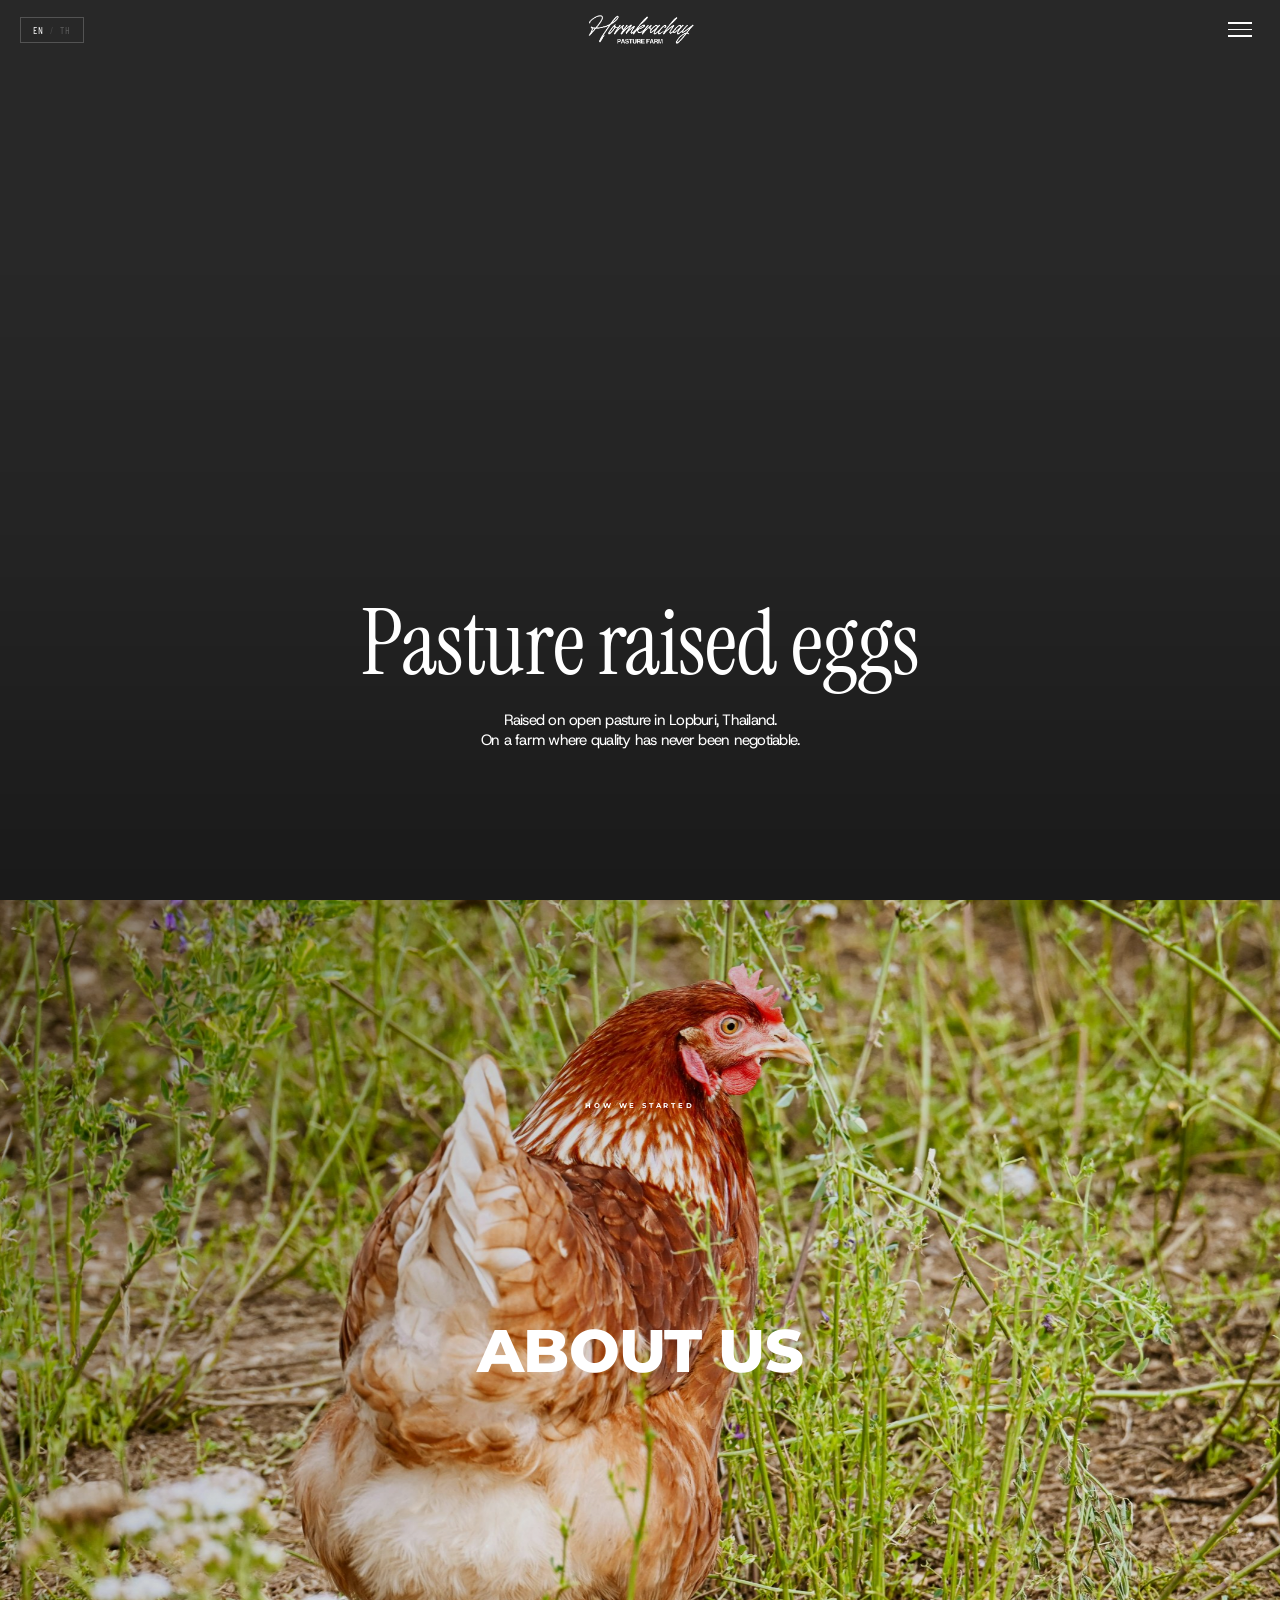
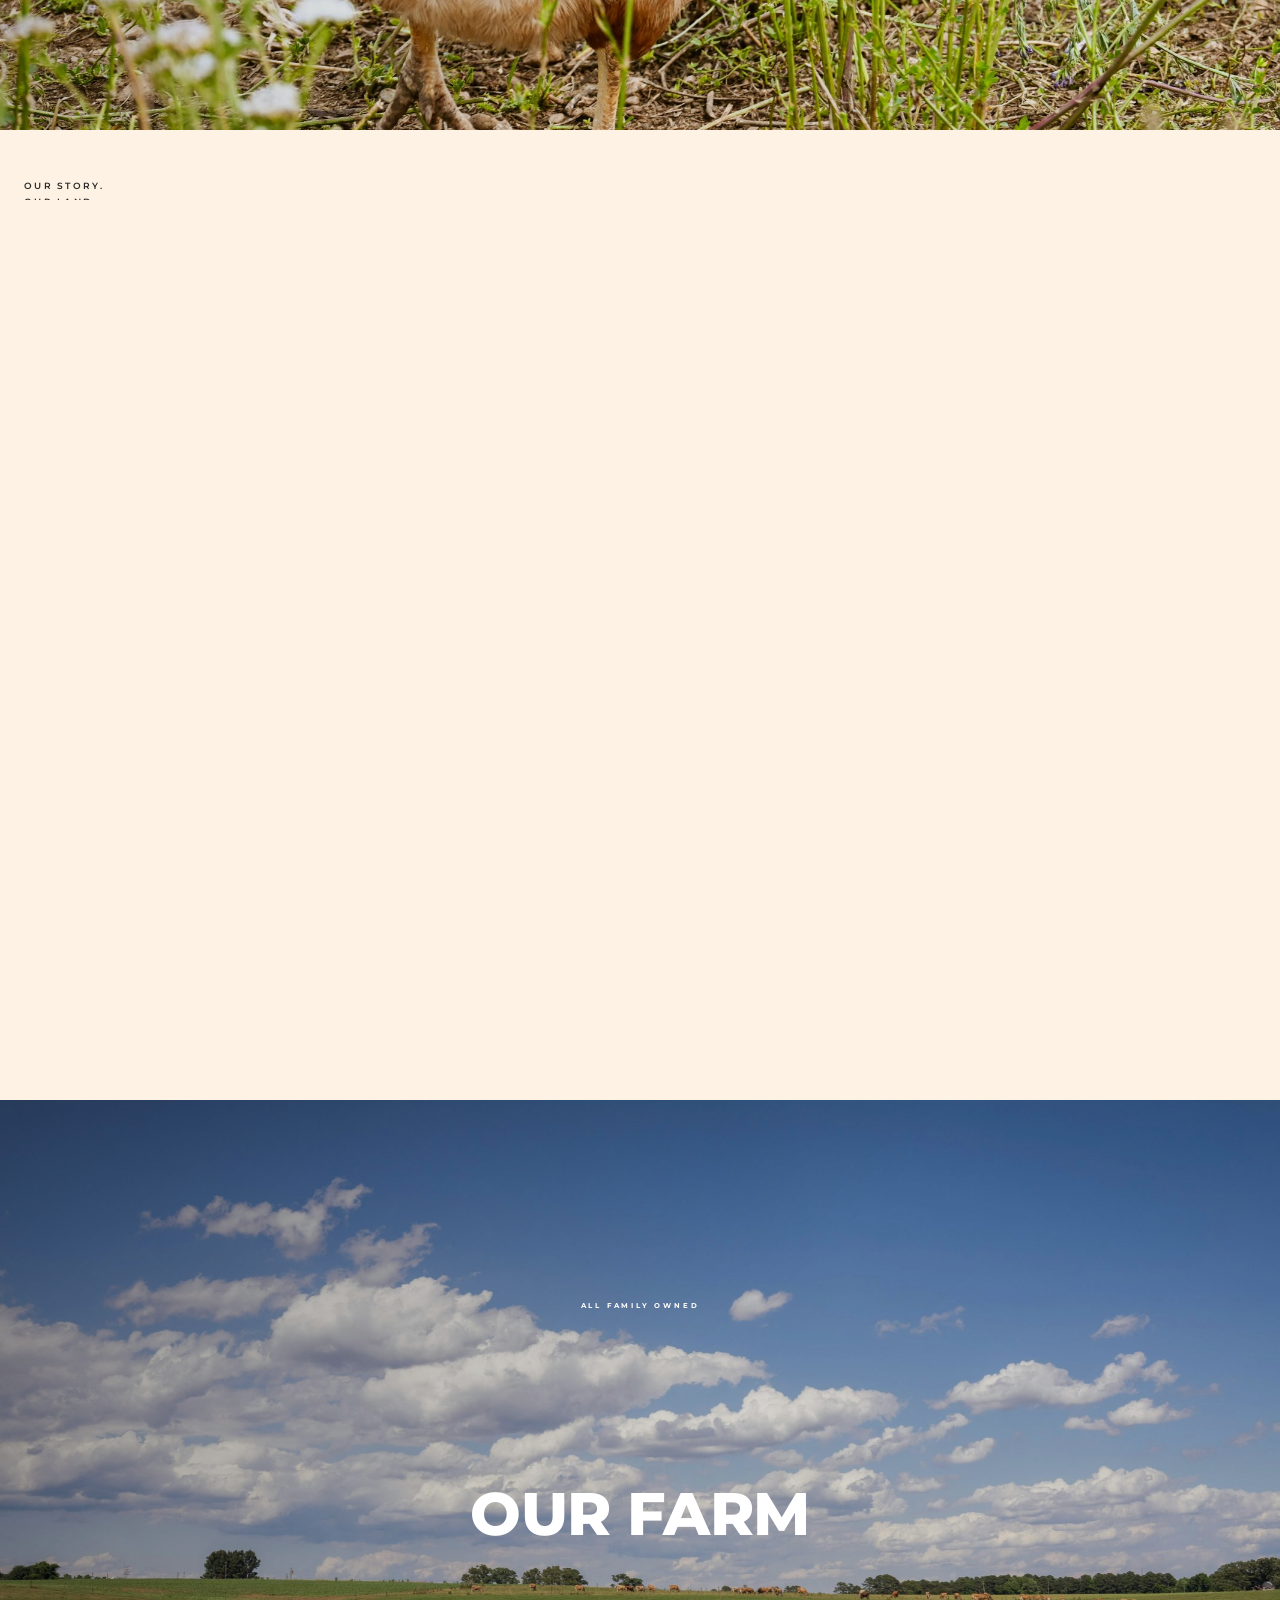
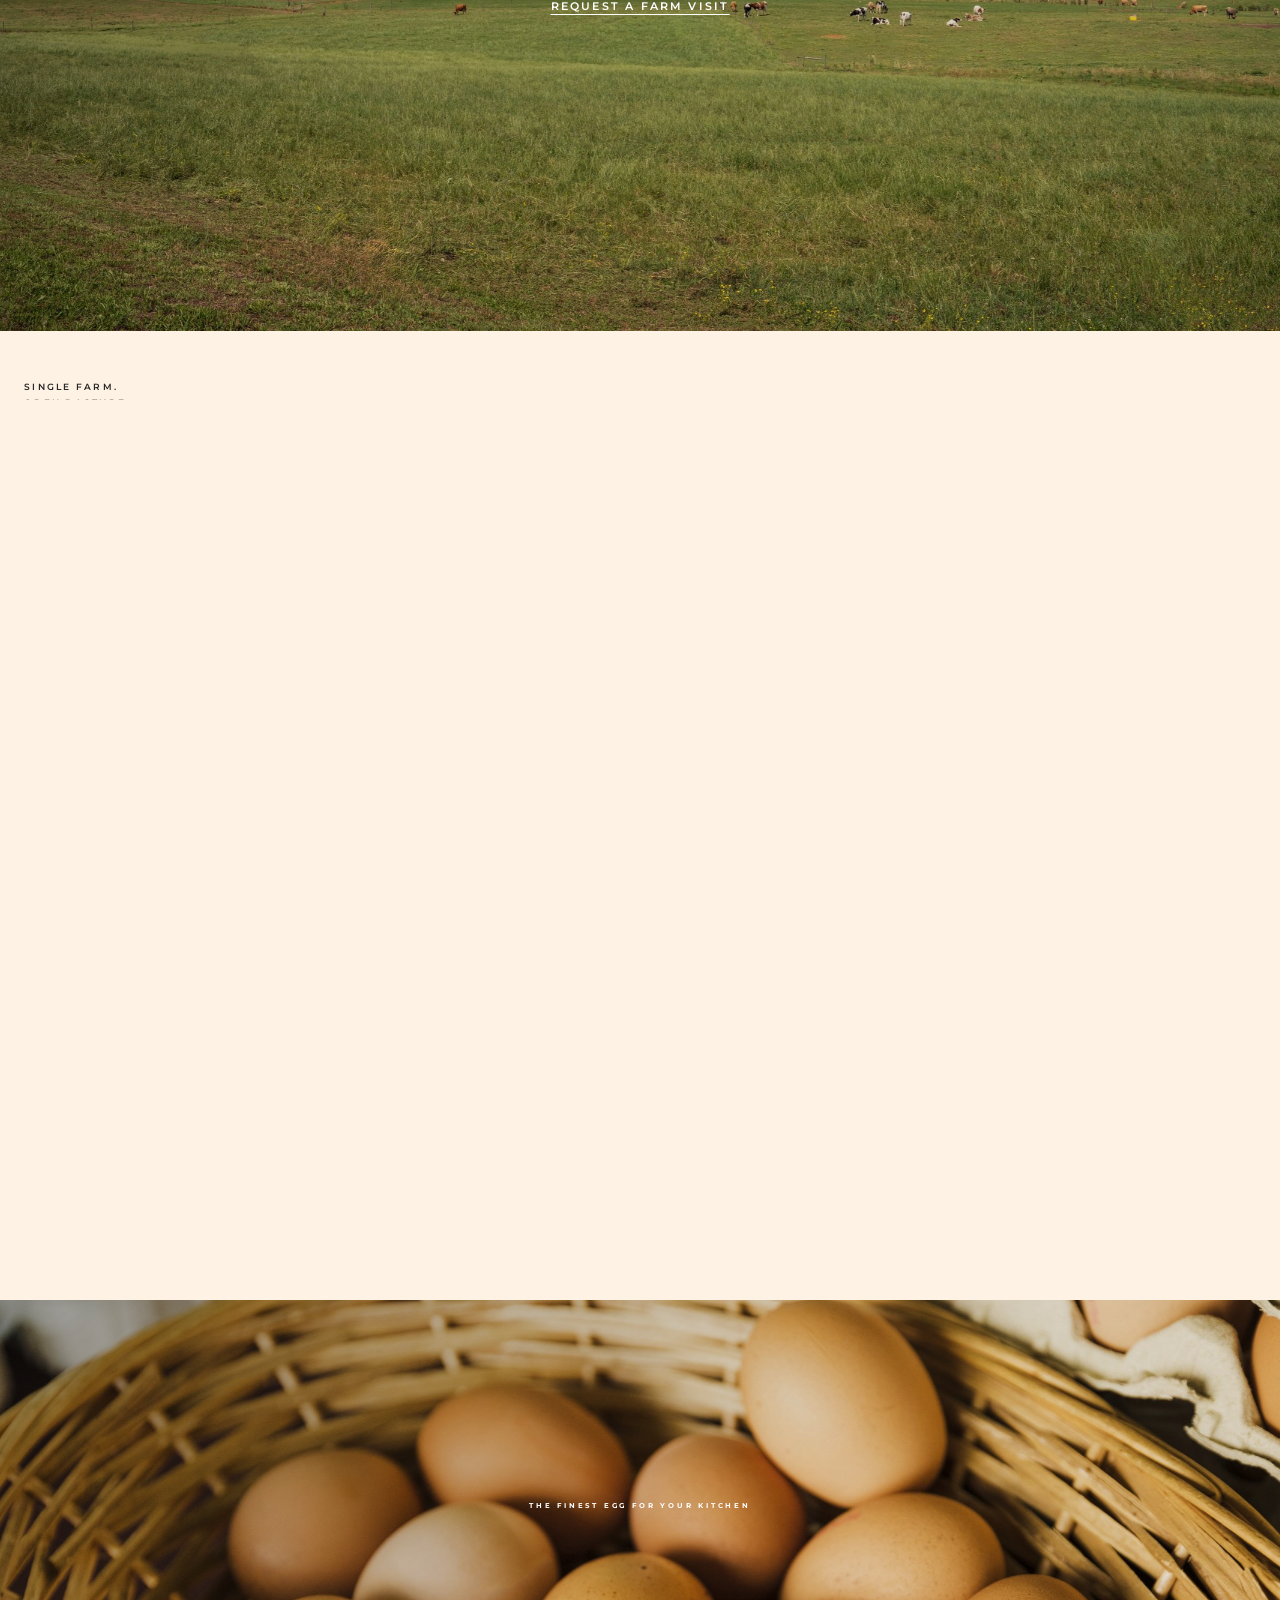
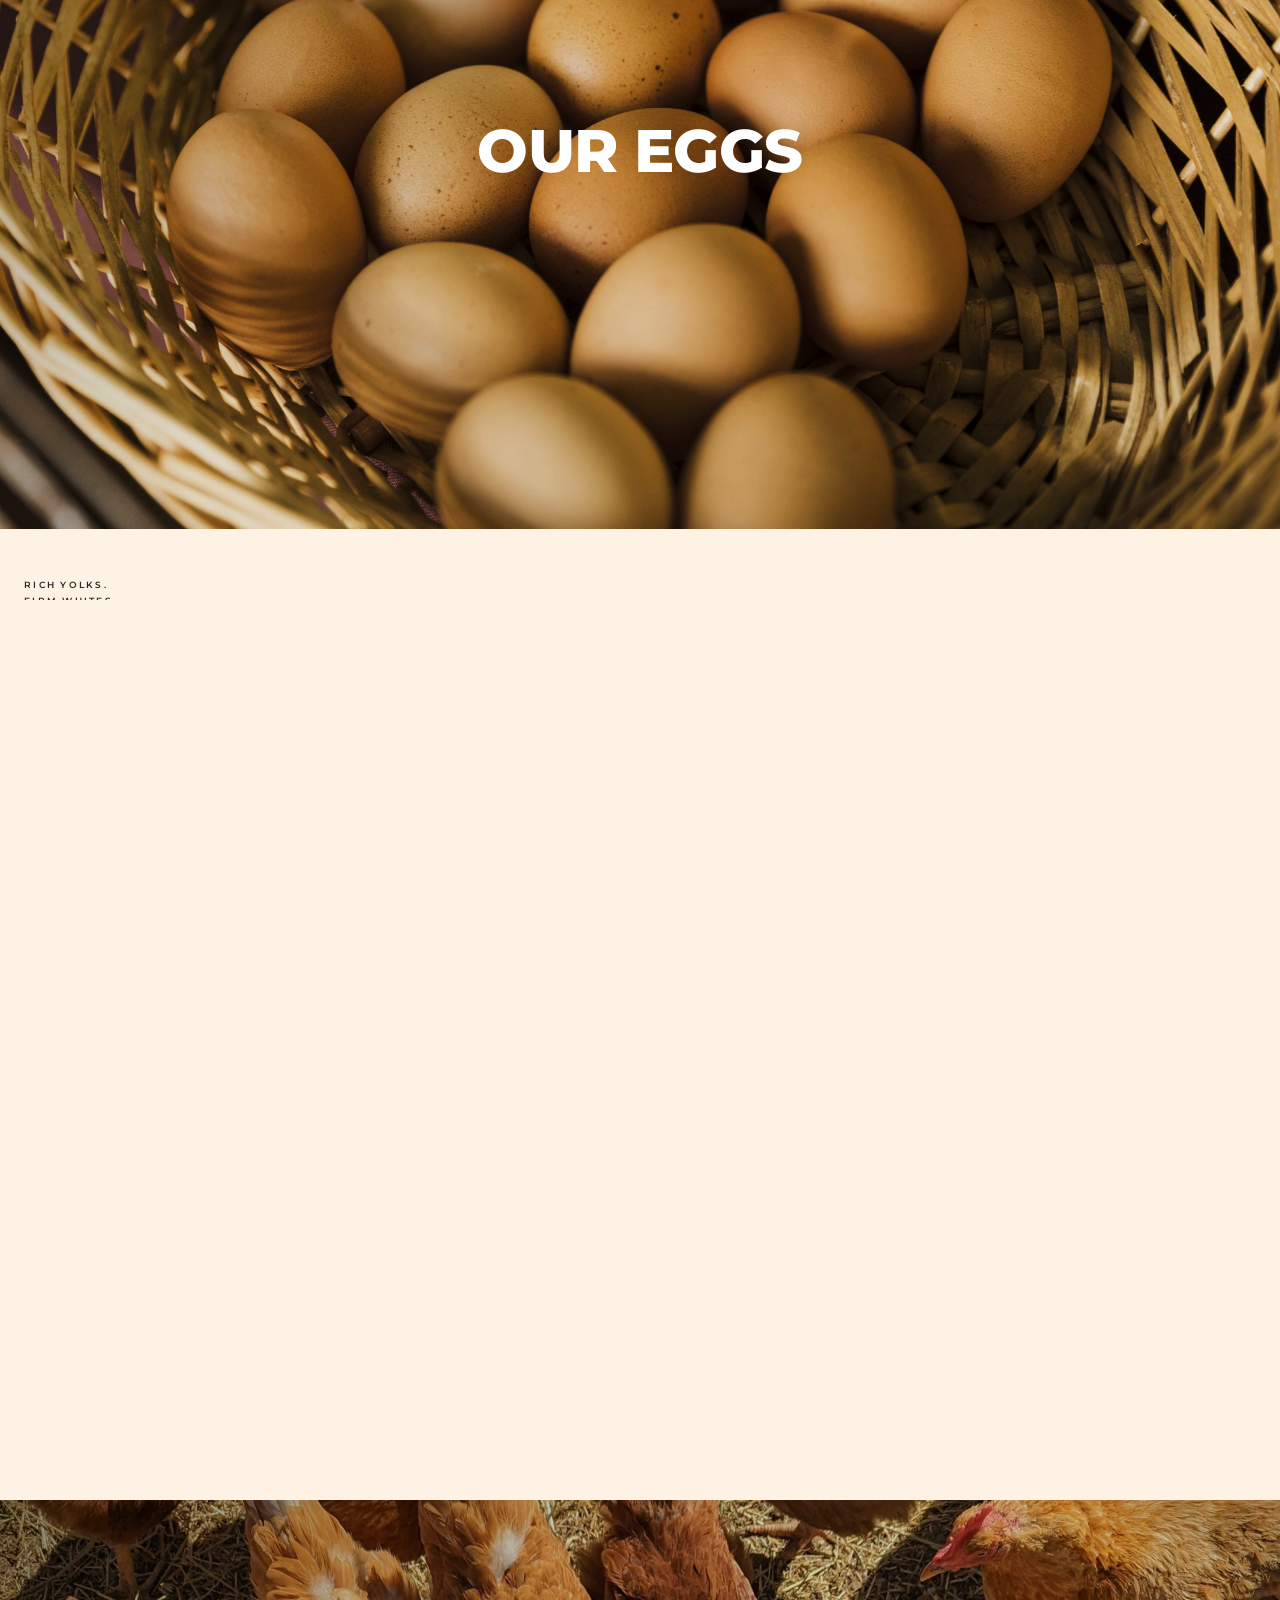
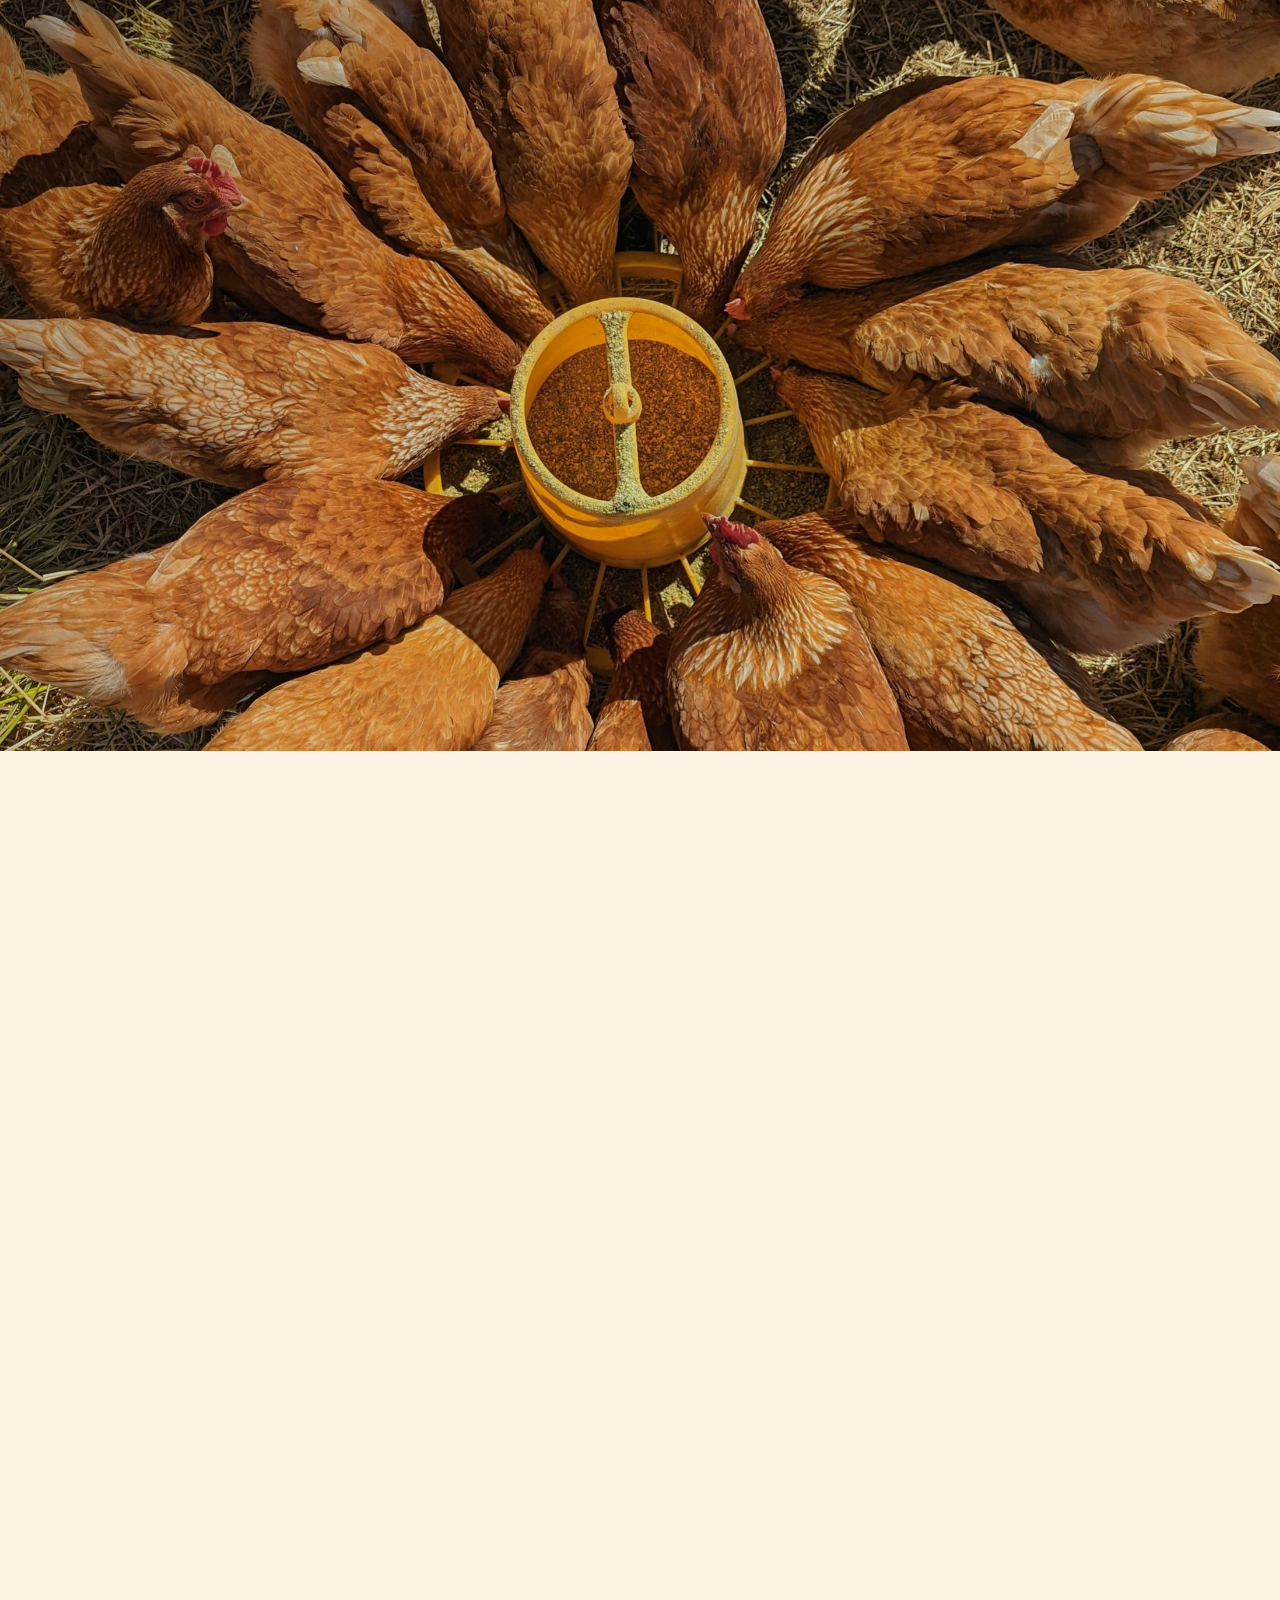
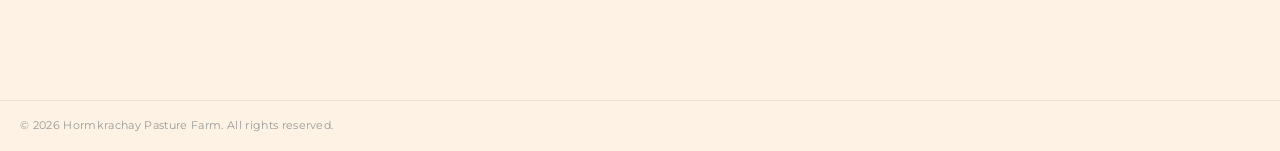
==== index.html @ 738c761e "Add files via upload" ====
<!DOCTYPE html>
<html lang="en">
<head>
  <meta charset="UTF-8" />
  <meta name="viewport" content="width=device-width, initial-scale=1.0" />
  <title>Hormkrachay Pasture Farm — Pasture-Raised Eggs, Thailand</title>
  <meta name="theme-color" content="#282828" />
  <meta name="description" content="Premium pasture-raised eggs from Hormkrachay Pasture Farm. Free-range hens on open grassland in Thailand." />
  <meta name="keywords" content="pasture raised eggs, free range eggs, Hormkrachay, Thailand, premium eggs, Lohmann Brown, non-gmo, restaurant supply" />
  <meta property="og:title" content="Hormkrachay Pasture Farm — Pasture-Raised Eggs, Thailand" />
  <meta property="og:description" content="Premium pasture-raised eggs from Hormkrachay Pasture Farm. Free-range hens on open grassland in Thailand." />
  <meta property="og:type" content="website" />
  <meta property="og:url" content="https://lopburipasture.com/" />
  <meta property="og:image" content="hero.jpg" />
  <link rel="preconnect" href="https://fonts.googleapis.com" />
  <link rel="preconnect" href="https://fonts.gstatic.com" crossorigin />
  <link href="https://fonts.googleapis.com/css2?family=Ramabhadra&family=Barlow+Condensed:wght@600;700&family=Cormorant+Garamond:ital,wght@0,300;0,700;1,300;1,400&family=Montserrat:wght@300;400;500;700;800;900&family=Roboto:wght@300;400&family=Playfair+Display:wght@400&family=Noto+Sans+Thai:wght@100;300;400;500;600;700;800;900&family=Tiviraj&family=Mitr:wght@300;400;500&display=swap" rel="stylesheet" />
  <link href="https://fonts.googleapis.com/css2?family=Instrument+Serif&family=Host+Grotesk:wght@300;400;500&display=swap" rel="stylesheet" />
  <link rel="stylesheet" href="styles.css" />
</head>
<body>

  <!-- NAV -->
  <nav class="nav nav--hero" id="nav">
    <div class="nav-links">
      <a href="index.html#about" data-i18n="nav_about">ABOUT US</a>
      <a href="#farm-expanded"        data-i18n="nav_farm">OUR FARM</a>
      <a href="#eggs-expanded"   data-i18n="nav_eggs">OUR EGGS</a>
    </div>
    <a href="index.html" class="nav-brand">
      <img src="logo.png" alt="Hormkrachay Pasture Farm" class="nav-logo" />
    </a>
    <div class="nav-right">
      <button class="lang-toggle" id="langToggle" aria-label="Toggle language">
        <span class="lang-opt" data-lang="en">EN</span>
        <span class="lang-sep">/</span>
        <span class="lang-opt" data-lang="th">TH</span>
      </button>
      <a href="javascript:void(0)" class="btn-nav" data-i18n="nav_cta">CONTACT US</a>
    </div>
    <button class="nav-hamburger" id="navHamburger" aria-label="Open menu">
      <span></span><span></span><span></span>
    </button>
  </nav>

  <!-- MOBILE DRAWER -->
  <div class="mobile-drawer" id="mobileDrawer">
    <button class="drawer-close" id="drawerClose">✕</button>
    <div class="drawer-links">
      <a href="index.html#about" onclick="closeDrawer()" data-i18n="nav_about">ABOUT US</a>
      <a href="#farm-expanded"        onclick="closeDrawer()" data-i18n="nav_farm">OUR FARM</a>
      <a href="#eggs-expanded"   onclick="closeDrawer()" data-i18n="nav_eggs">OUR EGGS</a>
    </div>
    <a href="javascript:void(0)" onclick="closeDrawer(); setTimeout(scrollToContact, 300);" class="drawer-cta" data-i18n="nav_cta">CONTACT US</a>
  </div>

  <!-- HERO -->
  <section class="hero" id="hero">
    <div class="hero-bg">
      <video class="hero-video" id="heroVideo" autoplay muted playsinline>
        <source src="Hero1.webm" type="video/webm" />
        <source src="Hero1.mp4" type="video/mp4" />
      </video>
    </div>
    <div class="hero-overlay"></div>

    <div class="hero-content">
      <div class="hero-center">
        <h1 class="hero-h1" data-i18n="hero_h1">Pasture raised eggs</h1>
        <p class="hero-sub" data-i18n="hero_sub">Raised on open pasture in Lopburi, Thailand.<br>On a farm where quality has never been negotiable.</p>
      </div>
    </div>
  </section>

  <!-- ABOUT SECTION (scroll-triggered slide) -->
  <div class="about-scroll-wrapper" id="aboutScrollWrapper" style="--scroll-progress: 0;">
    <div id="about-expanded" class="scroll-anchor"></div>
    <section class="about-slide-container" id="about">
      
      <!-- Left Background Image Layer -->
      <div class="about-slide-bg">
        <img src="about.jpg" alt="Hens on pasture at Hormkrachay Pasture Farm" class="about-bg-img" loading="lazy" />
        <div class="about-slide-overlay"></div>
        <p class="about-slide-eyebrow" data-i18n="about_eyebrow">HOW WE STARTED</p>
        <div class="about-slide-bg-content">
          <h2 class="about-slide-heading" data-i18n="about_heading">ALWAYS FREE RANGE, PASTURE RAISED EGGS</h2>
        </div>
      </div>

      <!-- Right White Panel Layer -->
      <div class="about-slide-panel">
        <div class="about-slide-panel-inner">
          <div class="panel-text-block">
            <h3 class="panel-subtitle" data-i18n="about_panel_sub">OUR STORY.<br>OUR LAND.</h3>
            <p class="panel-heading" data-i18n="about_text_r">What started as a small cattle and crop farm in the middle of Lopburi Province has grown, across three generations, become something else. Today, we raise pasture hens the way eggs were meant to be produced — slowly, attentively, and without shortcuts. Every decision, from the breed we keep to the grasses we grow, is made with one thing in mind: <br><br> <em>A better egg follows naturally from better care.</em></p>
          </div>
          <div class="panel-image-block">
            <img src="aboutdrawer.jpg" alt="Hormkrachay Pasture Farm Detail" loading="lazy" />
          </div>
          <div class="panel-footer-block">
            <p class="panel-footer-text" data-i18n="about_footer">Most egg producers in Thailand use the word "farm" generously. Behind it is usually an indoor facility — indoor sheds, artificial lighting, cages stacked in rows and nothing like what the word suggests. Ours is a farm you could walk across. Open pasture, Open sky, hens that live outside every day of their lives.</p>
          </div>
        </div>
      </div>

    </section>
  </div>

  <!-- FARM SECTION (scroll-triggered slide duplicate) -->
  <div class="about-scroll-wrapper" id="farmScrollWrapper" style="--scroll-progress: 0;">
    <div id="farm-expanded" class="scroll-anchor"></div>
    <section class="about-slide-container" id="farm">
      
      <!-- Right Background Image Layer (Reversed) -->
      <div class="about-slide-bg slide-bg--right">
        <img src="ourfarm.jpg" alt="Cows on pasture at Hormkrachay Pasture Farm" class="about-bg-img" loading="lazy" />
        <div class="about-slide-overlay"></div>
        <p class="about-slide-eyebrow" data-i18n="farm_eyebrow">ALL FAMILY OWNED</p>
        <div class="about-slide-bg-content">
          <h2 class="about-slide-heading" data-i18n="farm_heading">OUR BEAUTIFUL FARM LOCATIONS</h2>
          <a href="javascript:void(0)" class="farm-visit-btn" data-i18n="farm_visit_btn">REQUEST A FARM VISIT</a>
        </div>
      </div>

      <!-- Left White Panel Layer (Reversed) -->
      <div class="about-slide-panel slide-panel--left">
        <div class="about-slide-panel-inner">
          <div class="panel-text-block">
            <h3 class="panel-subtitle" data-i18n="farm_panel_sub">SINGLE FARM.<br>OPEN PASTURE.</h3>
            <p class="panel-heading" data-i18n="farm_text_r">Across 40 hectares of living pasture, our hens move from paddock to paddock on a rotation that keeps the grass growing and the soil healthy. We use no pesticides, no herbicides, and no synthetic fertilisers. Our flock spends every day outdoors on fresh grass, foraging as hens are meant to. The result is land that gets richer the longer we farm it, and a flock that lives the way nature intended. <br><br> <em>Better pasture, better hens, better eggs.</em></p>
          </div>
          <div class="panel-image-block">
            <img src="ourfarm.jpg" alt="Hormkrachay Pasture Farm Detail" loading="lazy" />
          </div>
          <div class="panel-footer-block">
            <p class="panel-footer-text" data-i18n="farm_footer">Every egg comes from this single farm, gathered by hand, graded by our team, and delivered without passing through a supplier or distributor. It's how we keep our standards and our promise intact.</p>
          </div>
        </div>
      </div>

    </section>
  </div>

  <!-- EGGS SECTION (scroll-triggered slide duplicate) -->
  <div class="about-scroll-wrapper" id="eggsScrollWrapper" style="--scroll-progress: 0;">
    <div id="eggs-expanded" class="scroll-anchor"></div>
    <section class="about-slide-container" id="eggs">
      
      <!-- Left Background Image Layer -->
      <div class="about-slide-bg">
        <img src="eggs.jpg" alt="Rich pasture raised eggs" class="about-bg-img" loading="lazy" />
        <div class="about-slide-overlay"></div>
        <p class="about-slide-eyebrow" data-i18n="eggs_eyebrow">PASTURE RAISED · NON-GMO FEED</p>
        <div class="about-slide-bg-content">
          <h2 class="about-slide-heading" data-i18n="eggs_heading">THE PERFECT <br> EGG</h2>
        </div>
      </div>

      <!-- Right White Panel Layer -->
      <div class="about-slide-panel">
        <div class="about-slide-panel-inner">
          <div class="panel-text-block">
            <h3 class="panel-subtitle" data-i18n="eggs_panel_sub">RICH YOLKS.<br>FIRM WHITES.</h3>
            <p class="panel-heading" data-i18n="eggs_side_heading">Lorem ipsum dolor sit amet consectetur adipiscing elit sed do eiusmod.</p>
          </div>
          <div class="panel-image-block">
            <img src="pastureraised.jpg" alt="Pasture Raised Eggs" loading="lazy" />
          </div>
          <div class="panel-footer-block">
            <p class="panel-footer-text" data-i18n="eggs_subheader">Lorem ipsum dolor sit amet, consectetur adipiscing elit. Sed do eiusmod tempor incididunt ut labore et dolore magna aliqua.</p>
          </div>
        </div>
      </div>

    </section>
  </div>

  <!-- CONTACT SECTION (scroll-triggered slide duplicate) -->
  <div class="about-scroll-wrapper" id="contactScrollWrapper" style="--scroll-progress: 0;">
    <div id="contact-expanded" class="scroll-anchor"></div>
    <section class="about-slide-container" id="contact-slide">
      
      <!-- Right Background Image Layer (Reversed for Contact) -->
      <div class="about-slide-bg slide-bg--right">
        <img src="contact.jpg" alt="Contact Hormkrachay Pasture Farm" class="about-bg-img" loading="lazy" />
        <div class="about-slide-overlay"></div>
        <!-- No texts on the image itself as requested -->
      </div>

      <!-- Left White Panel Layer (Reversed for Contact) -->
      <div class="about-slide-panel slide-panel--left">
        <div class="contact-slide-inner">
          <h2 class="contact-huge-title" data-i18n="contact_title">CONTACT</h2>
          
          <div class="contact-grid">
            <div class="contact-intro-col">
              <p class="contact-intro-text" data-i18n="contact_intro">We work directly with restaurants and kitchens. For wholesale supply, single orders, buying enquiries, or any questions about our eggs — you can reach us through the following.</p>
            </div>
            
            <div class="contact-details-grid">
              <div class="contact-block contact-block--line">
                <div class="contact-block-text">
                  <h4 data-i18n="contact_h_new">Line Official Account</h4>
                  <p data-i18n="contact_t_new1">@line</p>
                  <a href="#" data-i18n="contact_t_new2"></a>
                </div>
                <div class="line-qr-wrapper">
                  <img src="https://qr-official.line.me/gs/M_437vqbqw_BW.png?oat_content=qr" alt="Line QR Code" class="line-qr" loading="lazy" />
                </div>
              </div>
              
              <div class="contact-block">
                <h4 data-i18n="contact_h_addr">Address</h4>
                <a href="https://maps.app.goo.gl/3kBtWCB1ZJcwkwye9" target="_blank" data-i18n="contact_t_addr">154 Tambon Niyomchai,<br>Sa Bot District, Lopburi 15240<br>Thailand</a>
              </div>
              
            </div>
          </div>

          <div class="contact-map">
            <iframe
              src="https://maps.google.com/maps?q=15.230962,100.943184&z=17&output=embed"
              width="100%"
              height="180"
              style="border:0; display:block; margin-top:24px;"
              allowfullscreen=""
              loading="lazy"
              referrerpolicy="no-referrer-when-downgrade">
            </iframe>
          </div>

        </div>
      </div>

    </section>
  </div>

  <!-- NEW MINIMAL FOOTER -->
  <footer class="minimal-footer">
    <div class="minimal-footer-inner">
      <div class="mf-left">
        <span data-i18n="footer_copy">© 2026 Hormkrachay Pasture Farm. All rights reserved.</span>
      </div>

    </div>
  </footer>

  <script src="script.js"></script>
</body>
</html>
---- styles.css ----
/* =============================================
   LOPBURI PASTURE — STYLES
   Cargokite-inspired dark editorial aesthetic
   ============================================= */

*, *::before, *::after { box-sizing: border-box; margin: 0; padding: 0; }

@font-face { font-family: 'Sukhumvit Set'; src: url('font/SukhumvitSet-Thin.ttf') format('truetype'); font-weight: 100; font-display: swap; }
@font-face { font-family: 'Sukhumvit Set'; src: url('font/SukhumvitSet-Light.ttf') format('truetype'); font-weight: 300; font-display: swap; }
@font-face { font-family: 'Sukhumvit Set'; src: url('font/SukhumvitSet-Text.ttf') format('truetype'); font-weight: 400; font-display: swap; }
@font-face { font-family: 'Sukhumvit Set'; src: url('font/SukhumvitSet-Medium.ttf') format('truetype'); font-weight: 500; font-display: swap; }
@font-face { font-family: 'Sukhumvit Set'; src: url('font/SukhumvitSet-SemiBold.ttf') format('truetype'); font-weight: 600; font-display: swap; }
@font-face { font-family: 'Sukhumvit Set'; src: url('font/SukhumvitSet-Bold.ttf') format('truetype'); font-weight: 700; font-display: swap; }



:root {
  /* ── 3-COLOR PALETTE ──────────────────── */
  /* 1. White — all light surfaces          */
  --bg:       #fdf2e3;
  --bg-off:   #fdf2e3;
  --bg-white: #fdf2e3;
  /* 2. Black — text, dark sections         */
  --bg-dark:  #282828;
  --bg-dark2: #282828;
  --ink:      #282828;
  --ink2:     #555555;
  --ink3:     #999999;
  /* 3. Gold — MINIMAL USE ONLY             */
  /*    (nav CTA, ticker band, btn hover)   */
  --amber:    #B08A2A;
  --amber2:   #8E6E1E;
  /* Borders                                */
  --border:   rgba(40,40,40,0.08);
  --border-d: rgba(255,255,255,0.08);

  --font-display: 'Barlow Condensed', sans-serif;
  --font-hero:    'Ramabhadra', sans-serif;
  --font-accent:  'Cormorant Garamond', serif;
  --font-sans:    'Montserrat', sans-serif;
}

html[lang="th"] {
  --font-display: 'Noto Sans Thai', sans-serif;
  --font-hero:    'Noto Sans Thai', sans-serif;
  --font-accent:  'Noto Sans Thai', sans-serif;
  --font-sans:    'Noto Sans Thai', sans-serif;
}
html[lang="th"] .nav-links a {
  font-family: 'Noto Sans Thai', sans-serif;
  font-size: 14px;
  font-weight: 600;
}
html[lang="th"] .panel-heading {
  font-family: 'Noto Sans Thai', sans-serif;
  font-weight: 700;
  font-size: 20px;
}
html[lang="th"] .panel-footer-block {
  font-family: 'Mitr', sans-serif;
}
html[lang="th"] .eggs-editorial-heading {
  font-weight: 700;
}
html[lang="th"] .eggs-editorial-heading {
  font-family: 'Noto Sans Thai', sans-serif;
}
html[lang="th"] .eggs-editorial-body {
  font-family: 'Mitr', sans-serif;
  font-weight: 400;
  font-size: 18px;
}
html[lang="th"] em {
  font-style: italic;
}
html[lang="th"] .panel-heading em {
  font-size: 29px;
}
html[lang="th"] .hero-sub {
  font-size: 16px;
}

html { scroll-behavior: smooth; }
body {
  font-family: var(--font-sans);
  background: var(--bg);
  color: var(--ink);
  line-height: 1.6;
  font-size: 15px;
  overflow-x: hidden;
}

/* ── TYPOGRAPHY ────────────────────────────── */
em { font-style: italic; }
a  { text-decoration: none; color: inherit; }

.section-label {
  font-family: var(--font-sans);
  font-size: 11px;
  font-weight: 500;
  letter-spacing: 0.1em;
  text-transform: uppercase;
  color: var(--ink3);
  margin-bottom: 28px;
  display: block;
}
.section-label.light { color: rgba(255,255,255,0.35); }

.section-h2 {
  font-family: var(--font-display);
  font-size: clamp(72px, 9vw, 120px);
  font-weight: 700;
  line-height: 0.91;
  letter-spacing: -0.02em;
  text-transform: uppercase;
  color: var(--ink);
  margin-bottom: 32px;
}
.section-h2 em {
  font-family: var(--font-accent);
  font-weight: 300;
  font-style: italic;
  text-transform: none;
  color: var(--ink2);
}
.section-h2.light { color: var(--bg); }
.section-h2.light em { color: rgba(255,255,255,0.45); }

.body-text {
  font-family: var(--font-sans);
  font-size: 16px;
  font-weight: 300;
  line-height: 1.75;
  color: var(--ink3);
  margin-bottom: 20px;
}
.body-text.muted { color: var(--ink3); }
.body-text.small { font-size: 13px; }

/* ── BUTTONS ───────────────────────────────── */
.btn-primary {
  display: inline-flex;
  align-items: center;
  gap: 10px;
  font-family: var(--font-sans);
  font-size: 13px;
  font-weight: 500;
  letter-spacing: 0.04em;
  background: var(--ink);
  color: var(--bg);
  padding: 14px 28px;
  border: none;
  cursor: pointer;
  transition: background 0.25s, color 0.25s, gap 0.25s;
  position: relative;
  overflow: hidden;
}
.btn-primary::after {
  content: '↗';
  font-size: 15px;
  transition: transform 0.25s;
  display: inline-block;
}
.btn-primary:hover { background: var(--amber); color: var(--bg-white); gap: 14px; }
.btn-primary:hover::after { transform: translate(2px, -2px); }

/* Inverted — for use on dark sections */
.btn-primary.inverted {
  background: transparent;
  color: var(--bg);
  border: 1px solid rgba(245,242,235,0.3);
}
.btn-primary.inverted:hover { background: var(--amber); color: var(--bg-white); border-color: var(--amber); }
.btn-primary.full { width: 100%; justify-content: center; }
.btn-primary.full::after { display: none; }

.btn-ghost {
  display: inline-flex;
  align-items: center;
  gap: 8px;
  font-family: var(--font-sans);
  font-size: 13px;
  font-weight: 400;
  letter-spacing: 0.04em;
  color: var(--ink3);
  padding: 14px 0;
  background: transparent;
  border: none;
  cursor: pointer;
  transition: color 0.2s;
  border-bottom: 1px solid rgba(40,40,40,0.15);
}
.btn-ghost:hover { color: var(--ink); border-bottom-color: rgba(40,40,40,0.4); }

.btn-nav {
  font-family: var(--font-display);
  font-size: 13px;
  font-weight: 600;
  letter-spacing: 0.12em;
  background: transparent;
  color: var(--ink);
  padding: 0;
  transition: opacity 0.2s;
  white-space: nowrap;
  text-transform: uppercase;
}
.btn-nav:hover { opacity: 0.5; }
.nav--hero .btn-nav { color: #ffffff; }
.nav--hero.nav--scrolled .btn-nav { color: var(--ink); }

/* ── NAV ───────────────────────────────────── */
.nav {
  position: fixed;
  top: 0;
  left: 0;
  right: 0;
  z-index: 100;
  height: 78px;
  background: var(--bg);
  display: grid;
  grid-template-columns: 1fr auto 1fr;
  align-items: center;
  padding: 0 48px;
  border-bottom: 1px solid rgba(40,40,40,0.08);
  transition: background 0.8s ease, border-bottom-color 0.8s ease;
}

.nav-brand {
  justify-self: center;
  grid-column: 2;
  display: flex;
  align-items: center;
}
.nav-logo {
  height: 54px;
  width: auto;
  display: block;
  filter: brightness(0);
  transition: filter 1.2s ease;
}

.nav-links {
  display: flex;
  align-items: center;
  gap: 36px;
  grid-column: 1;
}
.nav-links a {
  font-family: var(--font-display);
  font-size: 14px;
  font-weight: 600;
  letter-spacing: 0.12em;
  color: #282828;
  transition: color 0.2s;
  position: relative;
}
.nav-links a::after {
  content: '.';
  opacity: 0;
  transition: opacity 0.2s;
}
.nav-links a:hover,
.nav-links a.active { color: var(--ink); }
.nav-links a:hover::after,
.nav-links a.active::after { opacity: 1; }

.nav-right {
  display: flex;
  align-items: center;
  gap: 20px;
  justify-self: end;
  grid-column: 3;
}

.lang-toggle {
  display: flex;
  align-items: center;
  gap: 6px;
  font-family: var(--font-display);
  font-size: 10px;
  letter-spacing: 0.1em;
  background: transparent;
  border: 1px solid rgba(40,40,40,0.14);
  color: rgba(40,40,40,0.4);
  padding: 6px 12px;
  cursor: pointer;
  transition: border-color 0.2s, color 0.2s;
}
.lang-toggle:hover { border-color: rgba(40,40,40,0.4); color: var(--ink); }
.lang-opt { transition: color 0.2s, opacity 0.2s; opacity: 0.45; }
.lang-opt.active { opacity: 1; color: var(--ink); }
.lang-sep { opacity: 0.25; }

.nav-hamburger {
  display: none;
  flex-direction: column;
  justify-content: center;
  gap: 5px;
  width: 40px;
  height: 40px;
  background: transparent;
  border: none;
  cursor: pointer;
  justify-self: end;
  grid-column: 3;
  padding: 8px;
}
.nav-hamburger span {
  display: block;
  height: 1.5px;
  background: var(--ink);
  transition: transform 0.2s, opacity 0.2s;
}

/* ── MOBILE DRAWER ─────────────────────────── */
.mobile-drawer {
  position: fixed;
  inset: 0;
  z-index: 200;
  background: var(--bg);
  display: flex;
  flex-direction: column;
  justify-content: center;
  padding: 48px;
  transform: translateX(100%);
  transition: transform 0.35s cubic-bezier(0.76, 0, 0.24, 1);
  border-left: 1px solid rgba(40,40,40,0.07);
}
.mobile-drawer.open { transform: translateX(0); }

.drawer-close {
  position: absolute;
  top: 24px;
  right: 28px;
  background: transparent;
  border: none;
  color: var(--ink);
  font-size: 20px;
  cursor: pointer;
  opacity: 0.4;
  transition: opacity 0.2s;
}
.drawer-close:hover { opacity: 1; }

.drawer-links {
  display: flex;
  flex-direction: column;
  gap: 0;
  margin-bottom: 0;
}
.drawer-links a {
  font-family: var(--font-display);
  font-size: clamp(40px, 10vw, 60px);
  font-weight: 700;
  letter-spacing: -0.01em;
  text-transform: uppercase;
  color: rgba(40,40,40,0.18);
  transition: color 0.2s;
  line-height: 1.15;
  border-bottom: 1px solid rgba(40,40,40,0.07);
  padding: 12px 0;
}
.drawer-links a:hover { color: var(--ink); }

.drawer-cta {
  font-family: var(--font-display);
  font-size: clamp(40px, 10vw, 60px);
  font-weight: 700;
  letter-spacing: -0.01em;
  text-transform: uppercase;
  color: rgba(40,40,40,0.18);
  transition: color 0.2s;
  line-height: 1.15;
  border-bottom: 1px solid rgba(40,40,40,0.07);
  padding: 12px 0;
  display: block;
}
.drawer-cta:hover { color: var(--ink); }

/* ── NAV HERO MODE (transparent over hero image) ─── */
.nav--hero {
  background: transparent;
  border-bottom-color: transparent;
  transition: background 0.8s ease, border-bottom-color 0.8s ease;
}
.nav--hero .nav-brand    { color: #ffffff; }
.nav--hero .nav-logo    { filter: brightness(0) invert(1); }
.nav--hero .nav-links a  { color: rgba(255,255,255,0.7); }
.nav--hero .nav-links a:hover,
.nav--hero .nav-links a.active { color: #ffffff; }
.nav--hero .lang-toggle  { color: rgba(255,255,255,0.55); border-color: rgba(255,255,255,0.2); }
.nav--hero .lang-toggle:hover { color: #ffffff; border-color: rgba(255,255,255,0.5); }
.nav--hero .lang-opt.active { color: #ffffff; }
.nav--hero .nav-hamburger span { background: #ffffff; }

/* Revert to light nav once scrolled */
.nav--hero.nav--scrolled {
  background: var(--bg);
  border-bottom-color: rgba(40,40,40,0.08);
}
.nav--hero.nav--scrolled .nav-brand    { color: var(--ink); }
.nav--hero.nav--scrolled .nav-logo    { filter: brightness(0); }
.nav--hero.nav--scrolled .nav-links a  { color: #282828; }
.nav--hero.nav--scrolled .nav-links a:hover,
.nav--hero.nav--scrolled .nav-links a.active { color: var(--ink); }
.nav--hero.nav--scrolled .lang-toggle  { color: rgba(40,40,40,0.4); border-color: rgba(40,40,40,0.14); }
.nav--hero.nav--scrolled .lang-toggle:hover { color: var(--ink); border-color: rgba(40,40,40,0.4); }
.nav--hero.nav--scrolled .lang-opt.active { color: var(--ink); }
.nav--hero.nav--scrolled .nav-hamburger span { background: var(--ink); }

/* ── HERO ──────────────────────────────────── */
.hero {
  position: relative;
  height: 100vh;
  min-height: 640px;
  overflow: hidden;
  background: var(--bg-dark);
}

/* Full-bleed background */
.hero-bg {
  position: absolute;
  inset: 0;
  z-index: 0;
}
.hero-img {
  width: 100%;
  height: 100%;
  object-fit: cover;
  object-position: center 40%;
  display: block;
}

.hero-video {
  width: 100%;
  height: 100%;
  object-fit: cover;
  object-position: center center;
  display: block;
}

/* Hero overlay — dark vignette, no white fade */
.hero-overlay {
  position: absolute;
  inset: 0;
  z-index: 1;
  background: linear-gradient(
    to top,
    rgba(0,0,0,0.35) 0%,
    rgba(0,0,0,0.10) 40%,
    transparent 70%
  );
}

/* Content — centered, pinned to bottom */
.hero-content {
  position: absolute;
  inset: 0;
  z-index: 2;
  display: flex;
  flex-direction: column;
  justify-content: flex-end;
  align-items: center;
  padding: 0 64px 96px;
}

/* Left-aligned text block */
.hero-center {
  display: flex;
  flex-direction: column;
  align-items: center;
  text-align: center;
  max-width: 640px;
  width: 100%;
}

/* Pill badge */
.hero-pill {
  display: inline-block;
  padding: 7px 20px;
  background: rgba(255,255,255,0.1);
  backdrop-filter: blur(6px);
  border: 1px solid rgba(255,255,255,0.18);
  border-radius: 100px;
  font-family: var(--font-display);
  font-size: 10px;
  font-weight: 500;
  letter-spacing: 0.2em;
  text-transform: uppercase;
  color: rgba(255,255,255,0.75);
  margin-bottom: 32px;
}

.hero-h1 {
  font-family: 'Instrument Serif', serif;
  font-size: clamp(40px, 7vw, 108px);
  font-weight: 400;
  line-height: 1.05;
  letter-spacing: -0.01em;
  text-transform: none;
  color: #ffffff;
  margin-bottom: 20px;
  white-space: nowrap;
}
.hero-h1 em {
  font-family: 'Playfair Display', serif;
  font-weight: 400;
  font-style: normal;
  text-transform: none;
  color: #ffffff;
}

.hero-sub {
  font-family: 'Host Grotesk', sans-serif;
  font-style: normal;
  font-size: 15px;
  font-weight: 400;
  letter-spacing: -0.05em;
  line-height: 1.3;
  color: rgba(255,255,255,1);
  max-width: 560px;
  margin-bottom: 0;
}

/* kept for animation keyframe only */
.hero-scroll-line::after {
  content: '';
  position: absolute;
  top: 0;
  left: -100%;
  width: 100%;
  height: 100%;
  background: rgba(255,255,255,0.6);
  animation: scroll-line 2s ease-in-out infinite;
}
@keyframes scroll-line {
  0%   { left: -100%; }
  50%  { left: 0; }
  100% { left: 100%; }
}

/* ── IMAGE PLACEHOLDER ─────────────────────── */
.img-placeholder {
  width: 100%;
  height: 100%;
  min-height: 360px;
  background: var(--bg-off);
  display: flex;
  align-items: center;
  justify-content: center;
  border: 1px dashed rgba(40,40,40,0.1);
}
.img-placeholder.tall { min-height: 520px; }
.img-placeholder-label {
  font-family: var(--font-display);
  font-size: 9px;
  letter-spacing: 0.14em;
  text-transform: uppercase;
  color: rgba(40,40,40,0.2);
  text-align: center;
  line-height: 1.8;
}

/* ── TICKER ────────────────────────────────── */
.ticker-wrap {
  overflow: hidden;
  background: var(--amber);
  padding: 13px 0;
}
.ticker {
  display: inline-flex;
  gap: 28px;
  white-space: nowrap;
  animation: ticker 30s linear infinite;
  font-family: var(--font-sans);
  font-size: 11px;
  font-weight: 500;
  letter-spacing: 0.12em;
  text-transform: uppercase;
  color: rgba(40,40,40,0.7);
}
.ticker .dot {
  color: var(--bg-dark);
  opacity: 0.35;
}
@keyframes ticker {
  from { transform: translateX(0); }
  to   { transform: translateX(-50%); }
}

/* ── SCROLL ANIMATIONS ──────────────────────── */
.reveal {
  opacity: 0;
  transform: translateY(40px);
  transition: opacity 1.4s ease, transform 1.4s ease;
}
.reveal.visible {
  opacity: 1;
  transform: translateY(0);
}
.reveal-delay-1 { transition-delay: 0.1s; }
.reveal-delay-2 { transition-delay: 0.2s; }
.reveal-delay-3 { transition-delay: 0.35s; }

/* ── ABOUT SECTION (SLIDE EFFECT) ────────────────── */
.about-scroll-wrapper {
  height: 300vh; /* Plenty of scroll room for smooth animation */
  position: relative;
  /* Pre-entry handled via --pre-progress in JS. Sticky text shrink (0-25%), drawer (25-85%). */
  --progress-text:   clamp(0, calc(var(--scroll-progress) / 0.25), 1);
  --progress-drawer: clamp(0, calc((var(--scroll-progress) - 0.25) * 1.6667), 1);
}
.scroll-anchor {
  position: absolute;
  top: 150vh; /* Landing spot at 75% progress (drawer fully expanded) */
  left: 0;
  width: 1px;
  height: 1px;
  pointer-events: none;
}
.about-slide-container {
  position: sticky;
  top: 0;
  width: 100%;
  height: 100vh;
  overflow: hidden;
  display: flex;
}

/* Left portion (Background) */
.about-slide-bg {
  position: absolute;
  top: 0;
  left: 0;
  height: 100vh;
  /* Width shrinks dynamically from 100vw down to 50vw based on progress */
  width: calc(100vw - (var(--progress-drawer) * 50vw));
  z-index: 1;
  overflow: hidden;
  display: flex;
  align-items: center;
  justify-content: center;
}
.about-bg-img {
  width: 100vw; /* Keeps image full width, so it gets covered rather than squeezed */
  height: 100%;
  object-fit: cover;
  object-position: center 30%;
  position: absolute;
  left: 0;
  top: 0;
  z-index: -2;
  transform-origin: center center;
  /* Start zoomed in at scale 1.1, smoothly zoom out to 1.0 continuously over the entire scroll */
  transform: translateZ(0) scale(calc(1.12 - (var(--scroll-progress) * 0.12)));
  backface-visibility: hidden;
}
.about-slide-overlay {
  position: absolute;
  inset: 0;
  background: linear-gradient(
    135deg,
    rgba(0,0,0,0.38) 0%,
    rgba(0,0,0,0.12) 45%,
    rgba(0,0,0,0.08) 100%
  );
  z-index: -1;
}
.about-slide-bg-content {
  z-index: 2;
  text-align: center;
  padding: 0 5%;
  max-width: 1200px;
  /* Pre-entry: 1.2→1.0 as section enters viewport. Sticky: 1.0→0.90 during first 25% scroll. */
  transform: scale(calc(1.2 - (var(--pre-progress, 0) * 0.20) - (var(--progress-text) * 0.10))) translateZ(0);
}
.farm-visit-btn {
  display: inline-block;
  margin-top: 56px;
  padding: 0;
  background: none;
  color: #ffffff;
  font-family: 'Montserrat', sans-serif;
  font-size: 11px;
  font-weight: 600;
  letter-spacing: 0.2em;
  text-transform: uppercase;
  text-decoration: underline;
  text-underline-offset: 4px;
  transition: opacity 0.2s;
}
.farm-visit-btn:hover {
  opacity: 0.7;
}
.about-slide-heading {
  font-family: 'Montserrat', sans-serif;
  font-size: clamp(48px, 8vw, 110px);
  font-weight: 800;
  line-height: 0.95;
  letter-spacing: -0.01em;
  text-transform: uppercase;
  color: #ffffff;
  backface-visibility: hidden;
  -webkit-font-smoothing: antialiased;
}
.about-slide-heading em {
  font-style: normal;
}
html[lang="th"] .about-slide-heading {
  font-style: normal;
}
html[lang="th"] .about-slide-heading em {
  font-style: normal;
}

.about-slide-eyebrow {
  position: absolute;
  top: 200px;
  left: 50%;
  transform: translateX(-50%);
  z-index: 3;
  font-family: var(--font-sans);
  font-size: 14px;
  font-weight: 700;
  letter-spacing: 0.4em;
  text-transform: uppercase;
  color: #ffffff;
  white-space: nowrap;
  pointer-events: none;
}

/* Right portion (White Panel) */
.about-slide-panel {
  position: absolute;
  right: 0;
  top: 0;
  width: 50vw; /* Match the 50vw we subtract from the bg */
  height: 100vh;
  background: #fdf2e3;
  z-index: 2;
  /* Translate based on progress (1 = full off screen right, 0 = full on screen) */
  transform: translateX(calc((1 - var(--progress-drawer)) * 100%)) translateZ(0);
  backface-visibility: hidden;
  -webkit-font-smoothing: antialiased;
  display: flex;
}

/* Modifiers for reversed horizontal sliding (Farm Section, Contact Section) */
.slide-bg--right {
  left: auto;
  right: 0;
}
.slide-panel--left {
  right: auto;
  left: 0;
  /* Inverse transform mapping: from completely off-screen left (-100%) to fully visible (0) */
  transform: translateX(calc((var(--progress-drawer) - 1) * 100%)) translateZ(0);
}

/* ── CONTACT SLIDE SPECIFIC STYLES ───────────────────── */
.contact-slide-inner {
  padding: 150px 4vw 60px;
  width: 100%;
  display: flex;
  flex-direction: column;
  justify-content: center;
}
.contact-huge-title {
  font-family: var(--font-display);
  font-size: clamp(60px, 8vw, 120px);
  font-weight: 800;
  line-height: 1;
  text-transform: uppercase;
  color: var(--ink);
  margin-bottom: 80px;
}
.contact-grid {
  display: grid;
  grid-template-columns: 1fr 2fr;
  gap: 40px;
}
.contact-intro-col {
  grid-column: span 1;
  padding-right: 20px;
}
.contact-intro-text {
  font-family: var(--font-sans);
  font-size: 16px;
  line-height: 1.6;
  color: var(--ink);
  font-weight: 500;
}
.contact-details-grid {
  grid-column: span 1;
  display: grid;
  grid-template-columns: 1fr;
  row-gap: 32px;
}
.contact-block h4 {
  font-family: var(--font-sans);
  font-size: 10px;
  color: #282828;
  margin-bottom: 12px;
  text-transform: uppercase;
  letter-spacing: 0.1em;
  font-weight: 500;
}
.contact-intro-text {
  font-size: 17px;
  line-height: 1.6;
  color: var(--ink2);
  margin-bottom: 32px;
}
.contact-block p, .contact-block a {
  font-family: var(--font-sans);
  font-size: 13px;
  color: var(--ink);
  line-height: 1.5;
  text-decoration: none;
  display: block;
}
.contact-block a:hover {
  text-decoration: underline;
}
.contact-block--line {
  display: inline-flex;
  align-items: flex-start;
  gap: 16px;
}
.line-qr-wrapper {
  background-color: #fdf2e3;
  flex-shrink: 0;
  display: inline-block;
}
.line-qr {
  width: 144px;
  height: 144px;
  object-fit: contain;
  mix-blend-mode: multiply;
  display: block;
}

.about-slide-panel-inner {
  padding: 150px 5vw 60px;
  display: grid;
  grid-template-columns: 5fr 9fr;
  grid-template-rows: auto auto;
  row-gap: 5vh;
  column-gap: 4vw;
  height: 100%;
  width: 100%;
  align-content: center;
}

.panel-text-block {
  grid-column: 1;
  grid-row: 1;
  text-align: left;
}
.panel-subtitle {
  font-family: var(--font-sans);
  font-size: 11px;
  font-weight: 600;
  letter-spacing: 0.35em;
  line-height: 1.8;
  text-transform: uppercase;
  margin-bottom: 32px;
}
.panel-heading {
  font-family: 'Instrument Serif', serif;
  font-size: 25px;
  font-weight: 400;
  line-height: 1.15;
  margin-bottom: 4px;
}
.panel-heading em {
  font-size: 30px;
  color: #918676;
  font-style: italic;
}
/* Eggs grid panel */
.eggs-grid-panel {
  display: flex !important;
  flex-direction: column;
  align-items: flex-start;
  justify-content: flex-start;
  padding: 150px 5vw 6vh !important;
}
.eggs-editorial-panel {
  display: flex !important;
  flex-direction: column !important;
  align-items: flex-start !important;
  padding: 150px 5vw 60px !important;
  gap: 32px !important;
  height: auto !important;
  min-height: auto !important;
  align-content: unset !important;
  row-gap: unset !important;
  column-gap: unset !important;
  grid-template-columns: unset !important;
}
.eggs-editorial-row {
  display: flex;
  flex-direction: row;
  align-items: flex-start;
  gap: 48px;
  width: 100%;
}
.eggs-editorial-img-wrap {
  flex: 0 0 42%;
  display: flex;
  flex-direction: column;
}
.eggs-editorial-img {
  width: 100%;
}
.eggs-editorial-img img {
  width: 100%;
  height: auto;
  aspect-ratio: 9/16;
  object-fit: cover;
  border-radius: 0;
  display: block;
}
.eggs-editorial-content {
  flex: 1;
  display: flex;
  flex-direction: column;
  justify-content: space-between;
}
.eggs-editorial-eyebrow {
  font-family: 'Sukhumvit Set', sans-serif;
  font-size: 11px;
  font-weight: 600;
  letter-spacing: 0.2em;
  text-transform: uppercase;
  color: var(--amber);
  line-height: 1.6;
  margin-bottom: 32px;
}
.eggs-editorial-heading {
  font-family: 'Mitr', sans-serif;
  font-size: 35px;
  font-weight: 400;
  line-height: 1.05;
  color: var(--ink);
  margin-bottom: 24px;
}
.eggs-editorial-body {
  font-family: 'Tiviraj', sans-serif;
  font-size: 20px;
  font-weight: 300;
  line-height: 1.7;
  color: #444;
  flex: 1;
}
.eggs-editorial-footer {
  font-family: 'Sukhumvit Set', sans-serif;
  font-size: 12px;
  font-weight: 300;
  line-height: 1.6;
  color: #888;
  margin-top: 32px;
}

.eggs-subheader {
  font-family: var(--font-sans);
  font-size: 13px;
  font-weight: 300;
  line-height: 1.7;
  color: #444;
  margin-top: 32px;
  width: 100%;
}
.eggs-layout {
  display: flex;
  flex-direction: row;
  align-items: flex-start;
  gap: 48px;
  width: 100%;
}
.eggs-heading-block {
  flex: 1;
}
.eggs-side-heading {
  font-family: var(--font-display);
  font-size: clamp(24px, 3vw, 48px);
  font-weight: 700;
  line-height: 1.1;
  color: var(--ink);
}
.eggs-grid {
  display: grid;
  grid-template-columns: 1fr;
  gap: 24px;
  width: 100%;
  max-width: 500px;
}
.egg-card {
  max-width: 200px;
}
.egg-card img {
  width: 100%;
  height: auto;
  aspect-ratio: 9/16;
  object-fit: cover;
  display: block;
  margin-bottom: 16px;
}
.egg-card-title {
  font-family: var(--font-display);
  font-size: 12px;
  font-weight: 700;
  letter-spacing: 0.15em;
  color: var(--ink);
  margin-bottom: 8px;
}
.egg-card-text {
  font-family: var(--font-sans);
  font-size: 13px;
  font-weight: 300;
  line-height: 1.6;
  color: #444;
}

.panel-accent {
  font-family: var(--font-accent);
  font-size: clamp(24px, 2.8vw, 36px);
  font-style: italic;
  color: #b5b1ad;
}

.panel-image-block {
  grid-column: 2;
  grid-row: 1;
  margin: 0;
  display: flex;
  align-items: flex-start;
  justify-content: flex-start;
}
.panel-image-block img {
  width: 100%;
  height: auto;
  max-width: 380px;
  aspect-ratio: 467 / 720;
  object-fit: cover;
  display: block;
}

.panel-footer-block {
  grid-column: 1 / span 2;
  grid-row: 2;
  align-self: start;
  font-family: 'Host Grotesk', sans-serif;
  font-size: 18px;
  letter-spacing: -0.05em;
  line-height: 1.3;
  max-width: 1000px;
  padding-bottom: 2vh;
}

/* ── SECTIONS ──────────────────────────────── */
.section {
  padding: 120px 0;
  background: var(--bg);
}
.section-dark {
  background: var(--bg-dark2);
  color: var(--bg);
}
.section-off {
  background: var(--bg-off);
}

.container {
  max-width: 1200px;
  margin: 0 auto;
  padding: 0 80px;
}

/* ── SPLIT LAYOUT ──────────────────────────── */
.split-layout {
  display: grid;
  grid-template-columns: 1fr 1fr;
  gap: 96px;
  align-items: start;
}
.split-layout.reverse .split-img { order: 2; }
.split-layout.reverse .split-text { order: 1; }

/* ── FEATURE LIST ──────────────────────────── */
.feature-list {
  list-style: none;
  margin-bottom: 40px;
}
.feature-list li {
  display: flex;
  flex-direction: column;
  padding: 20px 0;
  border-top: 1px solid rgba(40,40,40,0.08);
  position: relative;
  padding-left: 20px;
}
.feature-list li::before {
  content: '';
  position: absolute;
  left: 0;
  top: 24px;
  width: 5px;
  height: 5px;
  border-radius: 50%;
  background: var(--ink3);
}
.feature-list li:last-child { border-bottom: 1px solid rgba(40,40,40,0.08); }
.feat-label {
  font-family: var(--font-sans);
  font-size: 12px;
  font-weight: 500;
  letter-spacing: 0.06em;
  text-transform: uppercase;
  color: var(--ink);
  margin-bottom: 6px;
}
.feat-body {
  font-family: var(--font-sans);
  font-size: 14px;
  font-weight: 300;
  color: var(--ink3);
  line-height: 1.65;
}

/* ── STANDARDS ─────────────────────────────── */
.standards-header {
  display: grid;
  grid-template-columns: 1fr 1fr;
  gap: 80px;
  margin-bottom: 80px;
  align-items: start;
}
.standards-grid {
  display: grid;
  grid-template-columns: repeat(3, 1fr);
  gap: 0;
  border-top: 1px solid rgba(255,255,255,0.1);
  margin-bottom: 96px;
}
.std-card {
  padding: 56px 44px;
  border-right: 1px solid rgba(255,255,255,0.07);
  transition: background 0.3s;
}
.std-card:hover { background: rgba(255,255,255,0.02); }
.std-card:last-child { border-right: none; }
.std-number {
  font-family: var(--font-display);
  font-size: clamp(60px, 7vw, 96px);
  font-weight: 700;
  color: var(--bg);
  line-height: 1;
  margin-bottom: 20px;
  letter-spacing: -0.02em;
}
.std-title {
  font-family: var(--font-display);
  font-size: 20px;
  font-weight: 600;
  letter-spacing: 0.04em;
  text-transform: uppercase;
  color: var(--bg);
  margin-bottom: 14px;
  line-height: 1.2;
}
.std-body {
  font-family: var(--font-sans);
  font-size: 14px;
  font-weight: 300;
  color: rgba(255,255,255,0.4);
  line-height: 1.7;
}

.yolk-strip {
  display: grid;
  grid-template-columns: 1fr 1fr;
  gap: 80px;
  align-items: center;
  padding-top: 72px;
  border-top: 1px solid rgba(255,255,255,0.08);
}
.yolk-demo {
  display: flex;
  align-items: center;
  gap: 24px;
  justify-content: center;
  padding: 48px;
}
.yolk-circle {
  border-radius: 50%;
  flex-shrink: 0;
}
.c1 { width: 64px; height: 64px; background: rgba(255,255,255,0.12); }
.c2 { width: 84px; height: 84px; background: rgba(255,255,255,0.4); }
.c3 { width: 104px; height: 104px; background: rgba(255,255,255,0.85); }
.yolk-caption {
  font-family: var(--font-display);
  font-size: 9px;
  letter-spacing: 0.12em;
  text-transform: uppercase;
  color: rgba(245,242,235,0.25);
  text-align: center;
  margin-top: 16px;
}
.yolk-h3 {
  font-family: var(--font-display);
  font-size: 24px;
  font-weight: 600;
  letter-spacing: 0.05em;
  text-transform: uppercase;
  color: var(--bg);
  margin-bottom: 12px;
  margin-top: 36px;
}
.yolk-h3:first-child { margin-top: 0; }

/* ── FOR RESTAURANTS ───────────────────────── */
.culinary-block {
  margin-bottom: 32px;
}
.block-label {
  font-family: var(--font-display);
  font-size: 9px;
  letter-spacing: 0.16em;
  text-transform: uppercase;
  color: rgba(40,40,40,0.35);
  margin-bottom: 14px;
}
.culinary-list {
  list-style: none;
}
.culinary-list li {
  font-family: var(--font-sans);
  font-size: 15px;
  font-weight: 300;
  color: var(--ink3);
  padding: 12px 0;
  border-bottom: 1px solid rgba(40,40,40,0.07);
  line-height: 1.5;
  display: flex;
  align-items: center;
  gap: 12px;
}
.culinary-list li::before {
  content: '';
  display: block;
  width: 5px;
  height: 5px;
  border-radius: 50%;
  background: var(--ink3);
  flex-shrink: 0;
}

.pricing-strip {
  background: rgba(40,40,40,0.02);
  padding: 28px 32px;
  margin-bottom: 36px;
  border-left: 2px solid var(--ink);
  border-top: 1px solid rgba(40,40,40,0.07);
  border-right: 1px solid rgba(40,40,40,0.07);
  border-bottom: 1px solid rgba(40,40,40,0.07);
}
.price-row {
  display: flex;
  align-items: baseline;
  gap: 14px;
  margin-bottom: 10px;
}
.price-num {
  font-family: var(--font-display);
  font-size: 56px;
  font-weight: 700;
  color: var(--ink);
  line-height: 1;
  letter-spacing: -0.02em;
}
.price-unit {
  font-family: var(--font-display);
  font-size: 9px;
  letter-spacing: 0.12em;
  text-transform: uppercase;
  color: rgba(40,40,40,0.35);
}

/* ── CTA BAND ──────────────────────────────── */
.cta-band {
  background: var(--bg-dark);
  padding: 72px 80px;
  display: flex;
  align-items: center;
}
.cta-band-inner {
  max-width: 1200px;
  margin: 0 auto;
  width: 100%;
  display: flex;
  align-items: center;
  justify-content: space-between;
  gap: 40px;
}
.cta-band-text {
  color: var(--bg);
  font-family: var(--font-display);
  font-size: clamp(48px, 6vw, 80px);
  font-weight: 700;
  letter-spacing: -0.01em;
  text-transform: uppercase;
  color: var(--bg);
  line-height: 1;
}
.btn-band {
  font-family: var(--font-sans);
  font-size: 13px;
  font-weight: 500;
  letter-spacing: 0.04em;
  color: var(--bg);
  border: 1px solid rgba(255,255,255,0.25);
  padding: 15px 32px;
  white-space: nowrap;
  transition: background 0.25s, color 0.25s, border-color 0.25s;
  flex-shrink: 0;
}
.btn-band:hover {
  background: var(--bg);
  color: var(--ink);
  border-color: var(--bg);
}

/* ── FAQ ───────────────────────────────────── */
.faq-container {
  display: grid;
  grid-template-columns: 5fr 7fr;
  gap: 96px;
  align-items: start;
}
.faq-h2 {
  font-family: var(--font-display);
  font-size: clamp(60px, 7vw, 96px);
  font-weight: 700;
  line-height: 0.91;
  letter-spacing: -0.02em;
  text-transform: uppercase;
  color: var(--ink);
  margin-bottom: 28px;
}

.faq-list {
  border-top: 1px solid rgba(40,40,40,0.09);
}
.faq-item {
  border-bottom: 1px solid rgba(40,40,40,0.09);
}
.faq-btn {
  width: 100%;
  display: flex;
  justify-content: space-between;
  align-items: center;
  padding: 22px 0;
  background: transparent;
  border: none;
  cursor: pointer;
  font-family: var(--font-sans);
  font-size: 16px;
  font-weight: 400;
  color: var(--ink2);
  text-align: left;
  gap: 16px;
  transition: color 0.2s;
}
.faq-btn:hover { color: var(--ink); }
.faq-icon {
  font-family: var(--font-display);
  font-size: 20px;
  font-weight: 300;
  color: rgba(40,40,40,0.25);
  flex-shrink: 0;
  transition: transform 0.25s, color 0.2s;
  line-height: 1;
  width: 20px;
  text-align: center;
}
.faq-btn[aria-expanded="true"] .faq-icon {
  transform: rotate(45deg);
  color: var(--ink);
}
.faq-answer {
  max-height: 0;
  overflow: hidden;
  transition: max-height 0.4s cubic-bezier(0.4, 0, 0.2, 1);
  font-family: var(--font-sans);
  font-size: 15px;
  font-weight: 300;
  color: var(--ink3);
  line-height: 1.8;
}
.faq-answer.open {
  max-height: 320px;
  padding-bottom: 24px;
}

/* ── FOOTER ────────────────────────────────── */
.footer {
  background: var(--bg-dark);
  color: var(--bg);
}
.footer-top {
  display: grid;
  grid-template-columns: 2fr 1fr 1fr 2fr;
  gap: 48px;
  padding: 80px 80px;
  border-bottom: 1px solid rgba(255,255,255,0.07);
  max-width: 1200px;
  margin: 0 auto;
  box-sizing: content-box;
}
.footer-logo {
  font-family: var(--font-display);
  font-size: 12px;
  font-weight: 500;
  letter-spacing: 0.2em;
  text-transform: uppercase;
  color: var(--bg);
  margin-bottom: 20px;
}
.footer-tagline {
  font-family: var(--font-accent);
  font-size: 22px;
  font-weight: 300;
  font-style: italic;
  color: rgba(255,255,255,0.45);
  line-height: 1.5;
  margin-bottom: 32px;
}
.footer-col-head {
  font-family: var(--font-display);
  font-size: 9px;
  letter-spacing: 0.18em;
  text-transform: uppercase;
  color: rgba(255,255,255,0.25);
  margin-bottom: 20px;
}
.footer-nav-col ul,
.footer-contact-col ul {
  list-style: none;
}
.footer-nav-col li,
.footer-contact-col li {
  margin-bottom: 12px;
}
.footer-nav-col a,
.footer-contact-col a,
.footer-nav-col li,
.footer-contact-col li {
  font-family: var(--font-sans);
  font-size: 14px;
  font-weight: 300;
  color: rgba(255,255,255,0.45);
  transition: color 0.2s;
}
.footer-nav-col a:hover,
.footer-contact-col a:hover { color: var(--bg); }

/* ── CONTACT FORM ──────────────────────────── */
.contact-form {
  display: flex;
  flex-direction: column;
  gap: 10px;
}
.contact-form input,
.contact-form select {
  width: 100%;
  background: rgba(255,255,255,0.04);
  border: 1px solid rgba(255,255,255,0.1);
  color: var(--bg);
  font-family: var(--font-sans);
  font-size: 14px;
  font-weight: 300;
  padding: 13px 16px;
  outline: none;
  transition: border-color 0.2s, background 0.2s;
  appearance: none;
}
.contact-form input::placeholder { color: rgba(255,255,255,0.25); }
.contact-form select { color: rgba(255,255,255,0.55); }
.contact-form select option { background: var(--bg-dark2); color: var(--bg); }
.contact-form input:focus,
.contact-form select:focus { border-color: rgba(255,255,255,0.5); background: rgba(255,255,255,0.06); }
.form-note {
  font-family: var(--font-display);
  font-size: 9px;
  letter-spacing: 0.06em;
  color: rgba(255,255,255,0.2);
  line-height: 1.6;
}
.form-note a { text-decoration: underline; opacity: 0.6; }

/* ── FOOTER BOTTOM ─────────────────────────── */
.footer-bottom {
  max-width: 1200px;
  margin: 0 auto;
  padding: 22px 80px;
  display: flex;
  justify-content: space-between;
  align-items: center;
  gap: 16px;
  flex-wrap: wrap;
  font-family: var(--font-display);
  font-size: 10px;
  letter-spacing: 0.08em;
  color: rgba(255,255,255,0.18);
}
.footer-legal {
  display: flex;
  gap: 28px;
}
.footer-legal a {
  color: rgba(255,255,255,0.18);
  transition: color 0.2s;
}
.footer-legal a:hover { color: rgba(255,255,255,0.55); }

/* ── PAGE BAND ─────────────────────────────── */
.page-band {
  padding-top: 64px;
  background: var(--bg-dark);
  border-bottom: 1px solid rgba(255,255,255,0.06);
  padding-bottom: 0;
}
.page-band.dark {
  background: var(--bg-dark2);
  border-bottom: 1px solid rgba(255,255,255,0.04);
}
.page-band .container {
  display: flex;
  align-items: baseline;
  gap: 28px;
  padding-top: 72px;
  padding-bottom: 48px;
  border-bottom: 1px solid rgba(255,255,255,0.06);
}
.page-band.dark .container {
  border-bottom-color: rgba(255,255,255,0.04);
}
.page-band-num {
  font-family: var(--font-display);
  font-size: 11px;
  letter-spacing: 0.18em;
  color: rgba(255,255,255,0.3);
  flex-shrink: 0;
  padding-bottom: 6px;
}
.page-band-title {
  font-family: var(--font-display);
  font-size: clamp(56px, 8vw, 112px);
  font-weight: 700;
  line-height: 0.88;
  letter-spacing: -0.02em;
  text-transform: uppercase;
  color: var(--bg);
}

/* ── MINIMAL FOOTER ────────────────────────── */
.minimal-footer {
  background: #fdf2e3;
  border-top: 1px solid rgba(40,40,40,0.08);
}
.minimal-footer-inner {
  max-width: none;
  margin: 0;
  padding: 18px 48px;
  display: flex;
  justify-content: space-between;
  align-items: center;
  font-family: var(--font-sans);
  font-size: 11px;
  font-weight: 400;
  letter-spacing: 0.03em;
  color: #999999;
}
.mf-right {
  display: flex;
  align-items: center;
  gap: 16px;
}
.mf-right a {
  color: #666666;
  text-decoration: none;
  transition: color 0.2s;
}
.mf-right a:hover { color: var(--ink); }
.mf-sep { opacity: 0.3; }

@keyframes marquee-cta {
  from { transform: translateX(0); }
  to   { transform: translateX(-50%); }
}

/* ── REVEAL ANIMATIONS ─────────────────────── */
.reveal {
  opacity: 0;
  transform: translateY(28px);
  transition: opacity 0.7s ease, transform 0.7s ease;
}
.reveal.visible {
  opacity: 1;
  transform: translateY(0);
}

/* ── RESPONSIVE ────────────────────────────── */
@media (max-width: 1280px) {
  .container { padding: 0 40px; }
  .nav { padding: 0 28px; }
  .footer-top { padding: 64px 40px; grid-template-columns: 1fr 1fr; }
  .footer-bottom { padding: 20px 40px; }
  .cta-band { padding: 56px 40px; }
  .about-slide-panel-inner { padding: 6vh 4vw; }
  .about-slide-heading { font-size: clamp(40px, 6vw, 72px); max-width: 420px; margin: 0 auto; }
  .standards-header { grid-template-columns: 1fr; gap: 24px; }
  .split-layout { grid-template-columns: 1fr; gap: 48px; }
  .split-layout.reverse .split-img { order: 0; }
  .split-layout.reverse .split-text { order: 0; }
  .hero-content { padding: 0 48px 80px; }
  .yolk-strip { grid-template-columns: 1fr; gap: 40px; }
  .faq-container { grid-template-columns: 1fr; gap: 48px; }
  .site-dir-inner { padding: 56px 40px 44px; gap: 32px; }
  .footer-marquee::after { display: none; }
  .nav-links { display: none; }
  .nav-right { 
    display: flex; 
    gap: 0;
  }
  .nav-right .btn-nav { display: none; }
  .nav-hamburger {
    display: flex;
    position: absolute;
    right: 20px;
    top: 50%;
    transform: translateY(-50%);
    z-index: 110;
    width: 40px;
    height: 40px;
  }
  .nav-hamburger span { width: 100%; }
  .nav { 
    padding: 0 20px; 
    height: 60px; 
    display: flex; 
    justify-content: space-between; 
    align-items: center; 
  }
  .nav-logo { height: 36px; }
  .nav-brand {
    position: absolute;
    left: 50%;
    transform: translateX(-50%);
  }

  .container { padding: 0 24px; }
  .section { padding: 72px 0; }
  .hero-content { padding: 0 24px 150px; }
  .hero-pill { font-size: 9px; letter-spacing: 0.15em; padding: 6px 16px; margin-bottom: 24px; }

  /* Bottom drawer sliding effect on mobile (powered by JS progress for slower scroll) */
  .about-scroll-wrapper { 
    height: 200vh; 
    /* Hit 100% reveal at 95% scroll to allow easing to settle without delay */
    --progress-drawer: clamp(0, calc(var(--scroll-progress) * 1.05), 1);
  }
  .about-slide-container { position: sticky; height: 100vh; display: block; overflow: hidden; }
  
  .about-slide-bg { position: absolute; top: 0; width: 100vw !important; height: 100vh; z-index: 1; }
  .about-slide-bg-content { width: 100% !important; padding: 0 24px; box-sizing: border-box; text-align: center; display: flex; flex-direction: column; align-items: center; justify-content: center; transform: none !important; }
  .about-slide-heading { font-size: clamp(36px, 10vw, 60px); width: 100%; margin: 0 auto; text-align: center; }
  .about-slide-eyebrow { font-size: 7px; }
  
  .about-slide-panel { 
    position: absolute; 
    top: 100vh; 
    width: 100vw !important; 
    height: auto; 
    transform: translateY(calc(var(--progress-drawer) * -100%)) !important; 
    z-index: 2; 
    background: #fdf2e3 !important;
  }
  .about-slide-panel-inner {
    padding: 48px 24px 40px 24px;
    display: flex !important;
    flex-direction: column !important;
    gap: 24px !important;
    width: 100%;
    margin: 0;
    min-height: auto;
  }
  .panel-text-block {
    width: 100% !important;
    padding-right: 0;
  }
  .panel-image-block {
    width: 100% !important;
    max-width: none !important;
    margin: 0 !important;
    aspect-ratio: unset !important;
    display: flex !important;
    justify-content: center !important;
  }
  .panel-footer-block {
    width: 100% !important;
    max-width: none !important;
    font-size: 13px;
    line-height: 1.6;
    color: #444;
  }
  .panel-subtitle {
    font-size: 9px !important;
    margin-bottom: 10px !important;
    letter-spacing: 0.25em !important;
  }
  .panel-heading {
    font-size: 22px !important;
    line-height: 1.2 !important;
    margin-bottom: 8px !important;
  }
  .panel-accent {
    font-size: 22px !important;
    margin-bottom: 0 !important;
  }
  .panel-image-block img {
    width: 60% !important;
    height: auto !important;
    display: block !important;
    margin: 0 auto !important;
  }

  /* Farm section — same single column layout */
  .slide-panel--left .about-slide-panel-inner {
    display: flex !important;
    flex-direction: column !important;
    gap: 24px !important;
    padding: 48px 24px 40px 24px !important;
    min-height: auto !important;
  }
  .slide-panel--left .panel-text-block {
    width: 100% !important;
  }
  .slide-panel--left .panel-image-block {
    width: 100% !important;
    margin: 0 !important;
    display: flex !important;
    justify-content: center !important;
  }
  .slide-panel--left .panel-footer-block {
    width: 100% !important;
    padding-top: 0 !important;
  }

  /* Eggs grid — 2 columns on iPad/iPhone */
  .eggs-grid {
    grid-template-columns: repeat(2, 1fr) !important;
    gap: 16px !important;
  }
  .egg-card img {
    height: 140px !important;
  }

  /* Eggs section — mirrors farm layout on mobile */
  .eggs-editorial-panel {
    display: grid !important;
    grid-template-columns: 1fr 1fr !important;
    grid-template-rows: auto auto !important;
    gap: 16px 20px !important;
    padding: 48px 120px 40px 120px !important;
    align-items: start !important;
    flex-direction: unset !important;
  }
  .eggs-editorial-row {
    display: contents !important;
  }
  .eggs-editorial-content {
    grid-column: 1 !important;
    grid-row: 1 !important;
    display: flex !important;
    flex-direction: column !important;
    justify-content: flex-start !important;
  }
  .eggs-editorial-img-wrap {
    grid-column: 2 !important;
    grid-row: 1 !important;
    display: flex !important;
    flex-direction: column !important;
    gap: 8px !important;
  }
  .eggs-editorial-eyebrow {
    margin-bottom: 10px !important;
  }
  .eggs-editorial-heading {
    font-size: 22px !important;
    line-height: 1.2 !important;
    margin-bottom: 8px !important;
  }
  .eggs-editorial-body {
    grid-column: 1 / -1 !important;
    grid-row: 2 !important;
    font-size: 13px !important;
    line-height: 1.6 !important;
    color: #444 !important;
  }
  .eggs-editorial-img img {
    width: 60% !important;
    height: auto !important;
    display: block !important;
    margin-left: auto !important;
    aspect-ratio: unset !important;
    object-fit: unset !important;
  }
  .eggs-editorial-footer {
    display: block !important;
    font-size: 10px !important;
    color: #888 !important;
    margin-top: 0 !important;
    font-family: 'Sukhumvit Set', sans-serif !important;
  }

  .standards-grid { grid-template-columns: 1fr; }
  .std-card { border-right: none; border-bottom: 1px solid rgba(255,255,255,0.07); padding: 36px 0; }

  .footer-top { padding: 56px 24px; grid-template-columns: 1fr; gap: 40px; }
  .footer-bottom { padding: 20px 24px; flex-direction: column; align-items: flex-start; }
  .cta-band { padding: 48px 24px; }
  .cta-band-inner { flex-direction: column; align-items: flex-start; gap: 24px; }

  .footer-form-col { order: -1; }
  .contact-form { gap: 8px; }
  .site-dir-inner { padding: 48px 24px 36px; grid-template-columns: 1fr 1fr; gap: 28px; }
  .page-band .container { padding-top: 48px; padding-bottom: 32px; }

  .footer-marquee { padding: 36px 0; }
  .footer-marquee-track .fm-item { font-size: clamp(36px, 8vw, 56px); padding: 0 24px; }
  .footer-marquee-track .fm-sep { font-size: clamp(36px, 8vw, 56px); }

  .contact-slide-inner { padding: 48px 24px 32px 24px; overflow-y: auto; max-height: 100vh; }
  .contact-grid { grid-template-columns: 1fr; gap: 20px; }
  .contact-details-grid { grid-template-columns: 1fr; row-gap: 20px; }
  .contact-huge-title { font-size: 44px; margin-bottom: 20px; }

  .minimal-footer-inner { padding: 16px 20px; }
}

/* iPhone — same grid layout, image fills full column width */
@media (max-width: 480px) {
  .about-slide-panel-inner,
  .slide-panel--left .about-slide-panel-inner {
    padding: 40px 20px 36px 20px !important;
  }
  .panel-image-block img {
    width: 80% !important;
  }
  .panel-heading em {
    font-size: 22px !important;
  }
  .hero-sub {
    font-size: 10px !important;
  }
  html[lang="th"] .hero-sub {
    font-size: 11px !important;
  }
  .hero-h1 {
    margin-bottom: 6px;
    font-size: 50px !important;
  }
  html[lang="th"] body {
    font-size: 16px !important;
  }
}

/* iPad — fix overflow spill */
@media (min-width: 481px) and (max-width: 1280px) {
  .about-slide-container {
    overflow: hidden !important;
  }
}

/* About Section Specific: Content Fade-In & Drift */
.about-scroll-wrapper .panel-text-block,
.about-scroll-wrapper .panel-image-block,
.about-scroll-wrapper .panel-footer-block {
  opacity: 1;
}
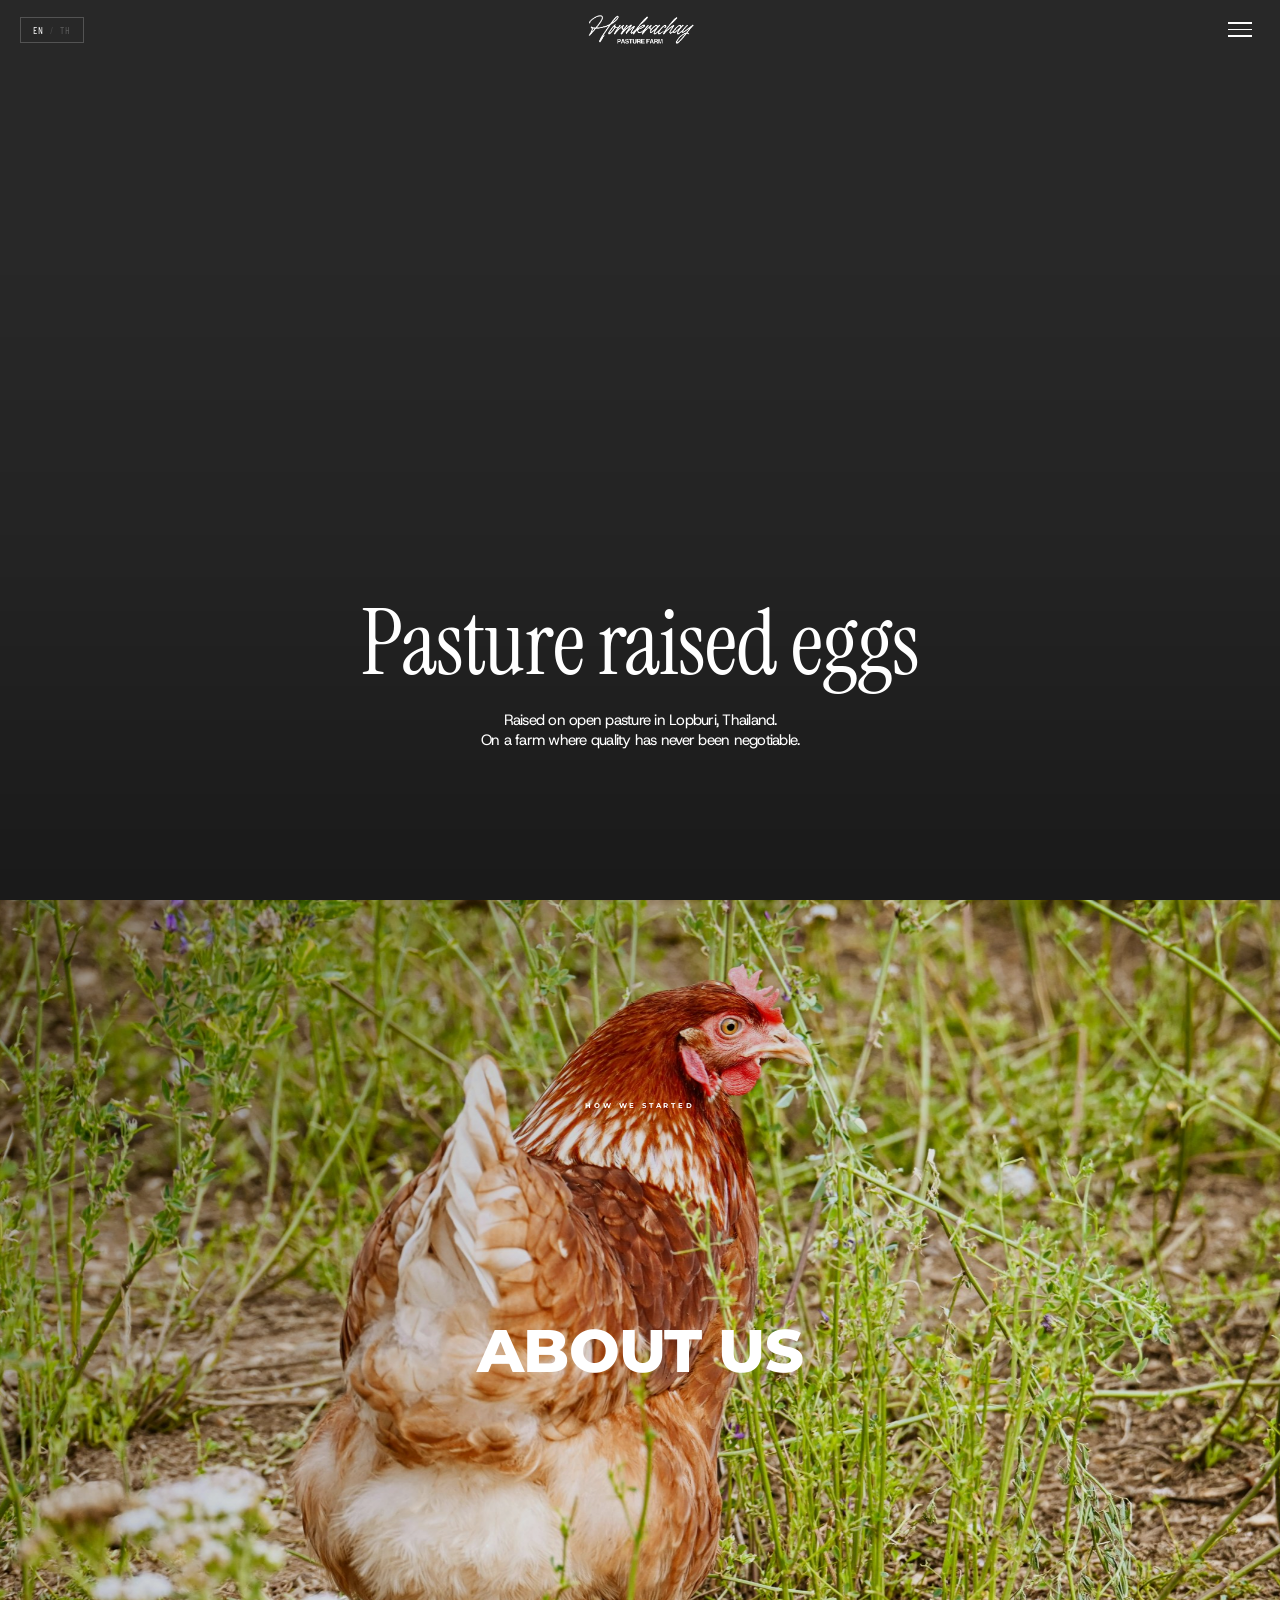
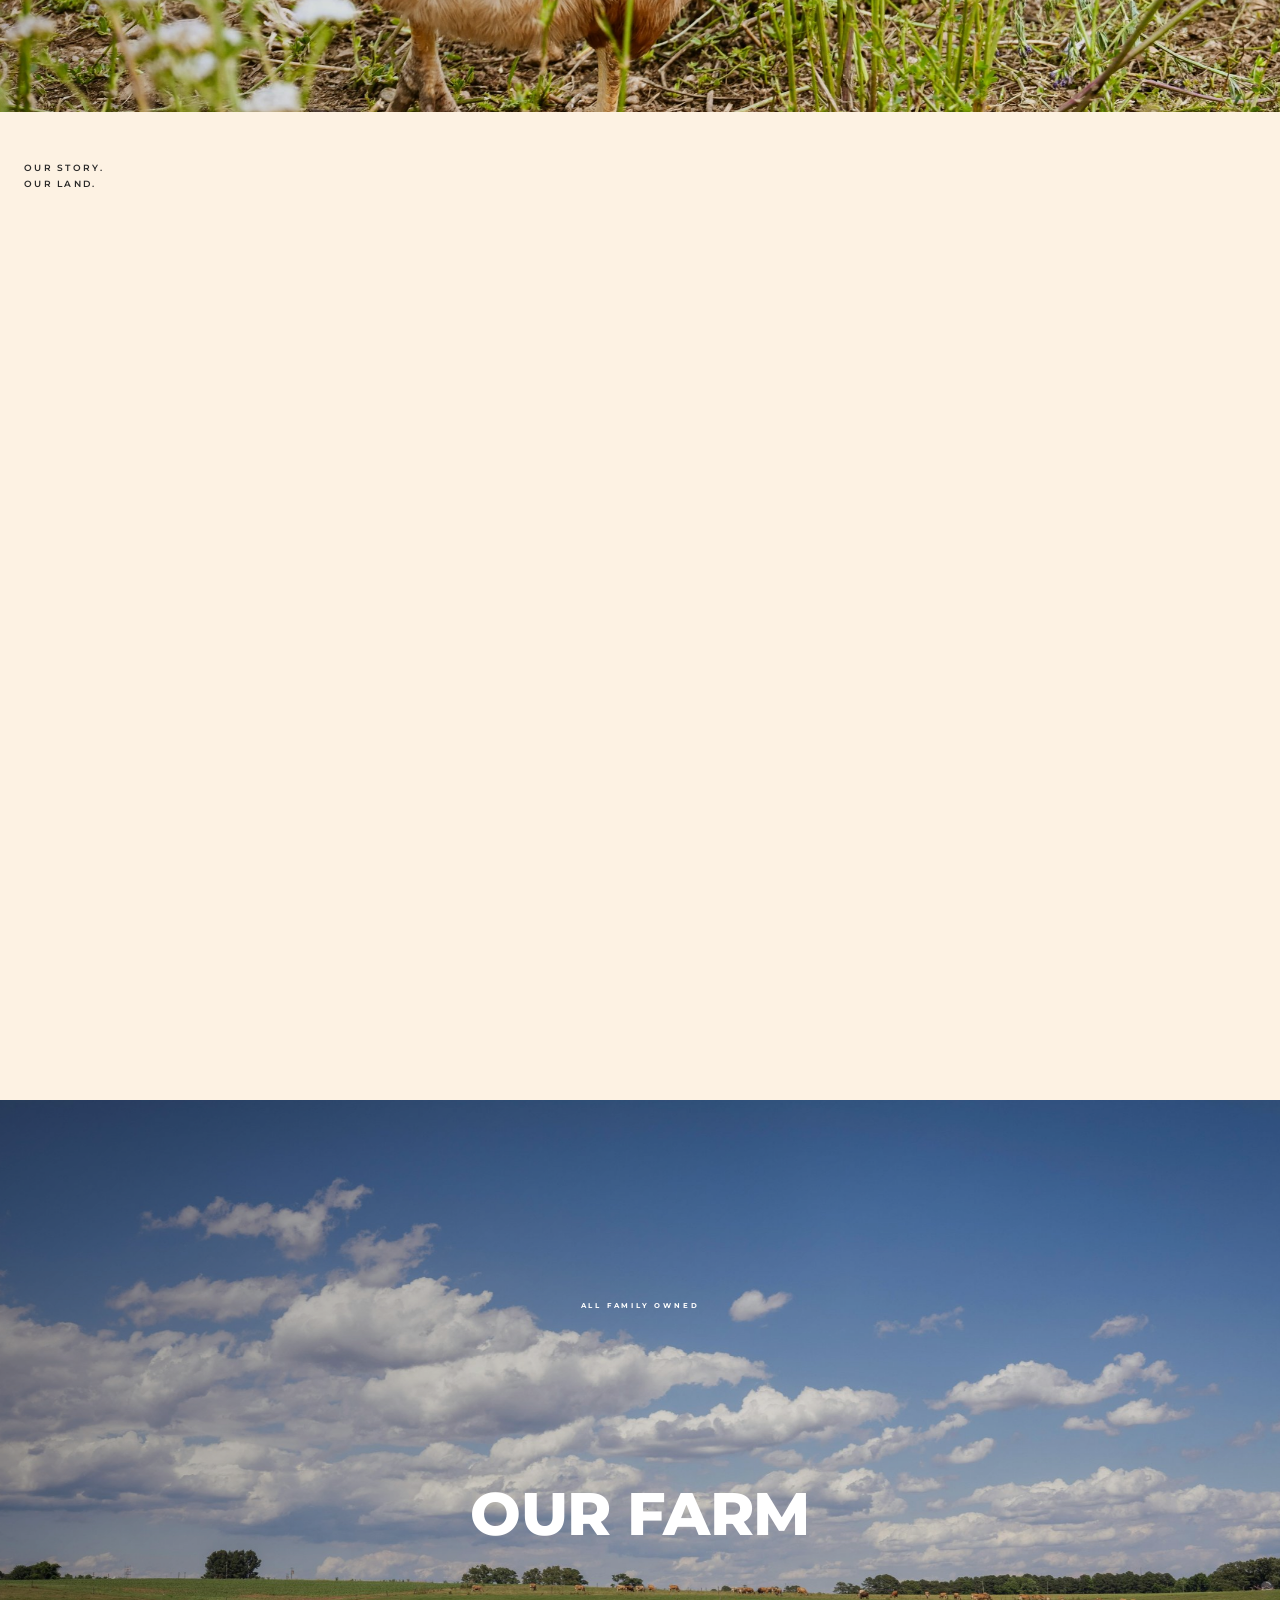
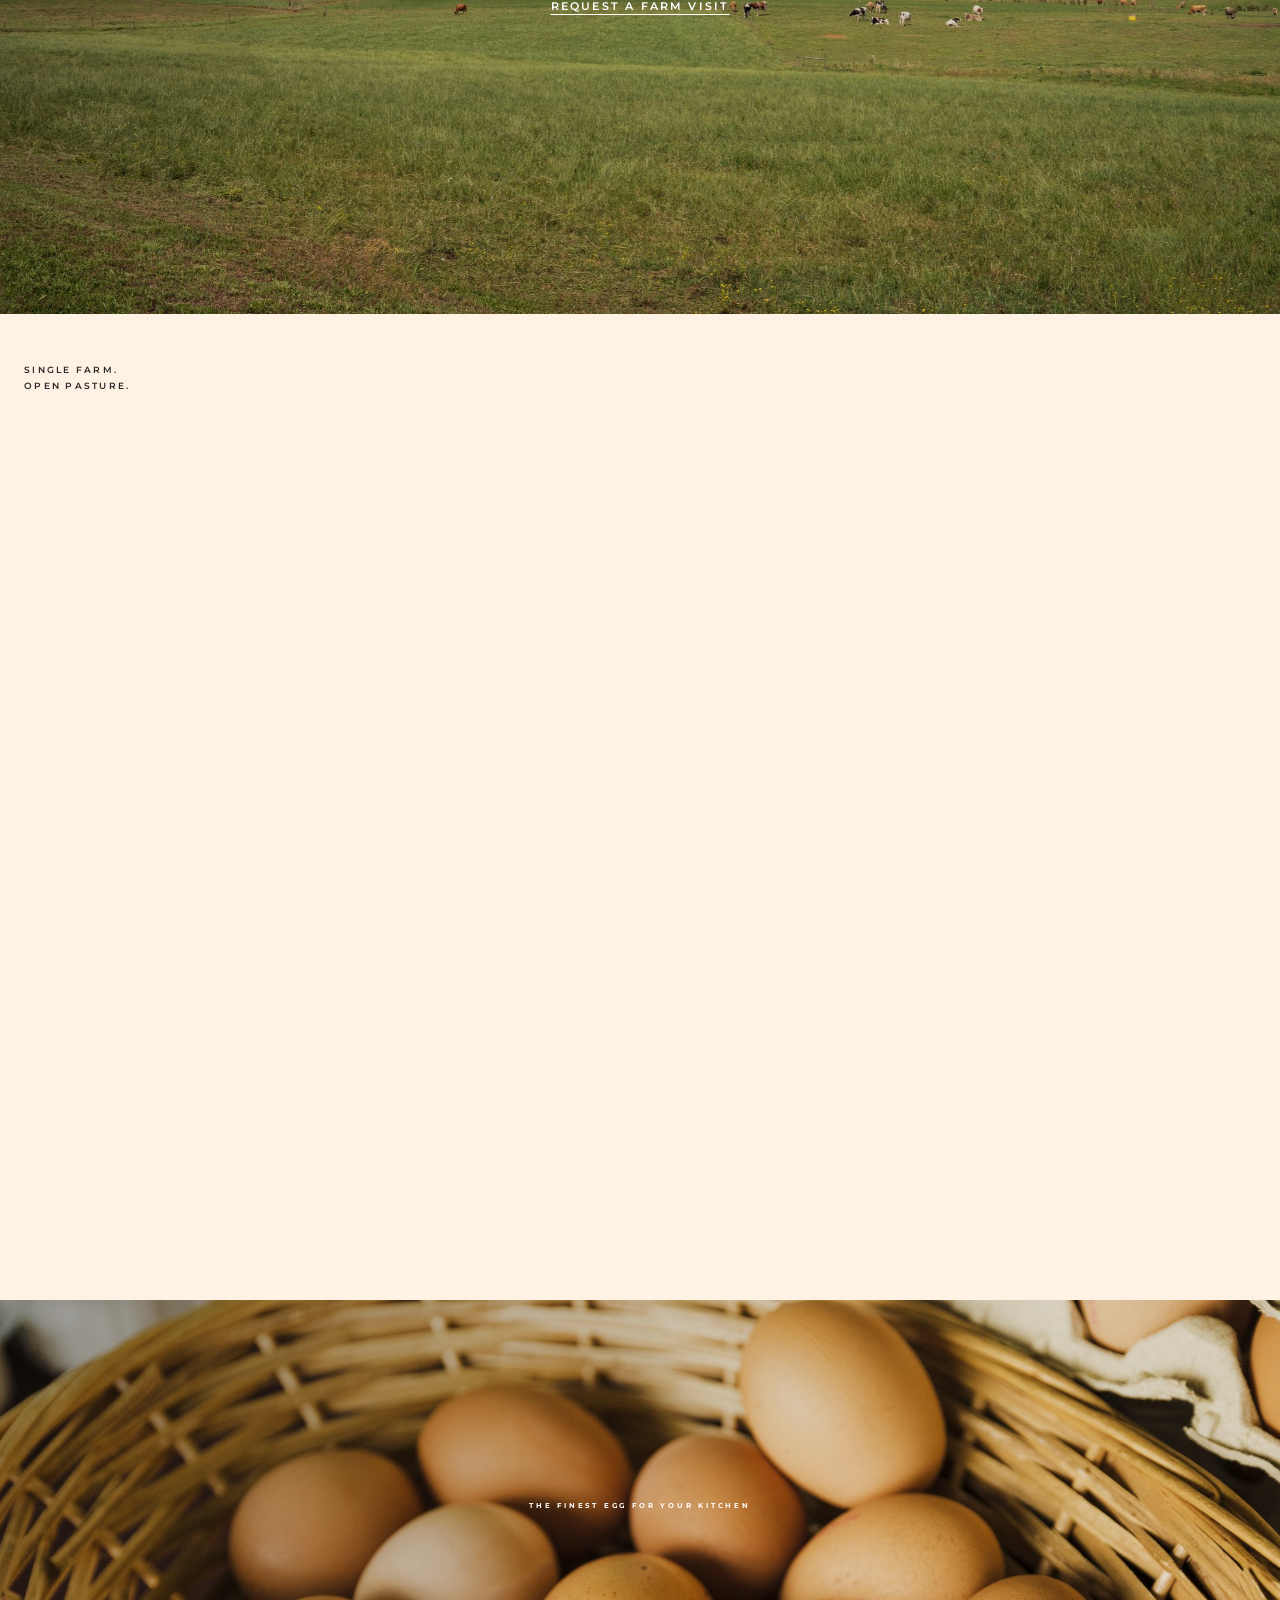
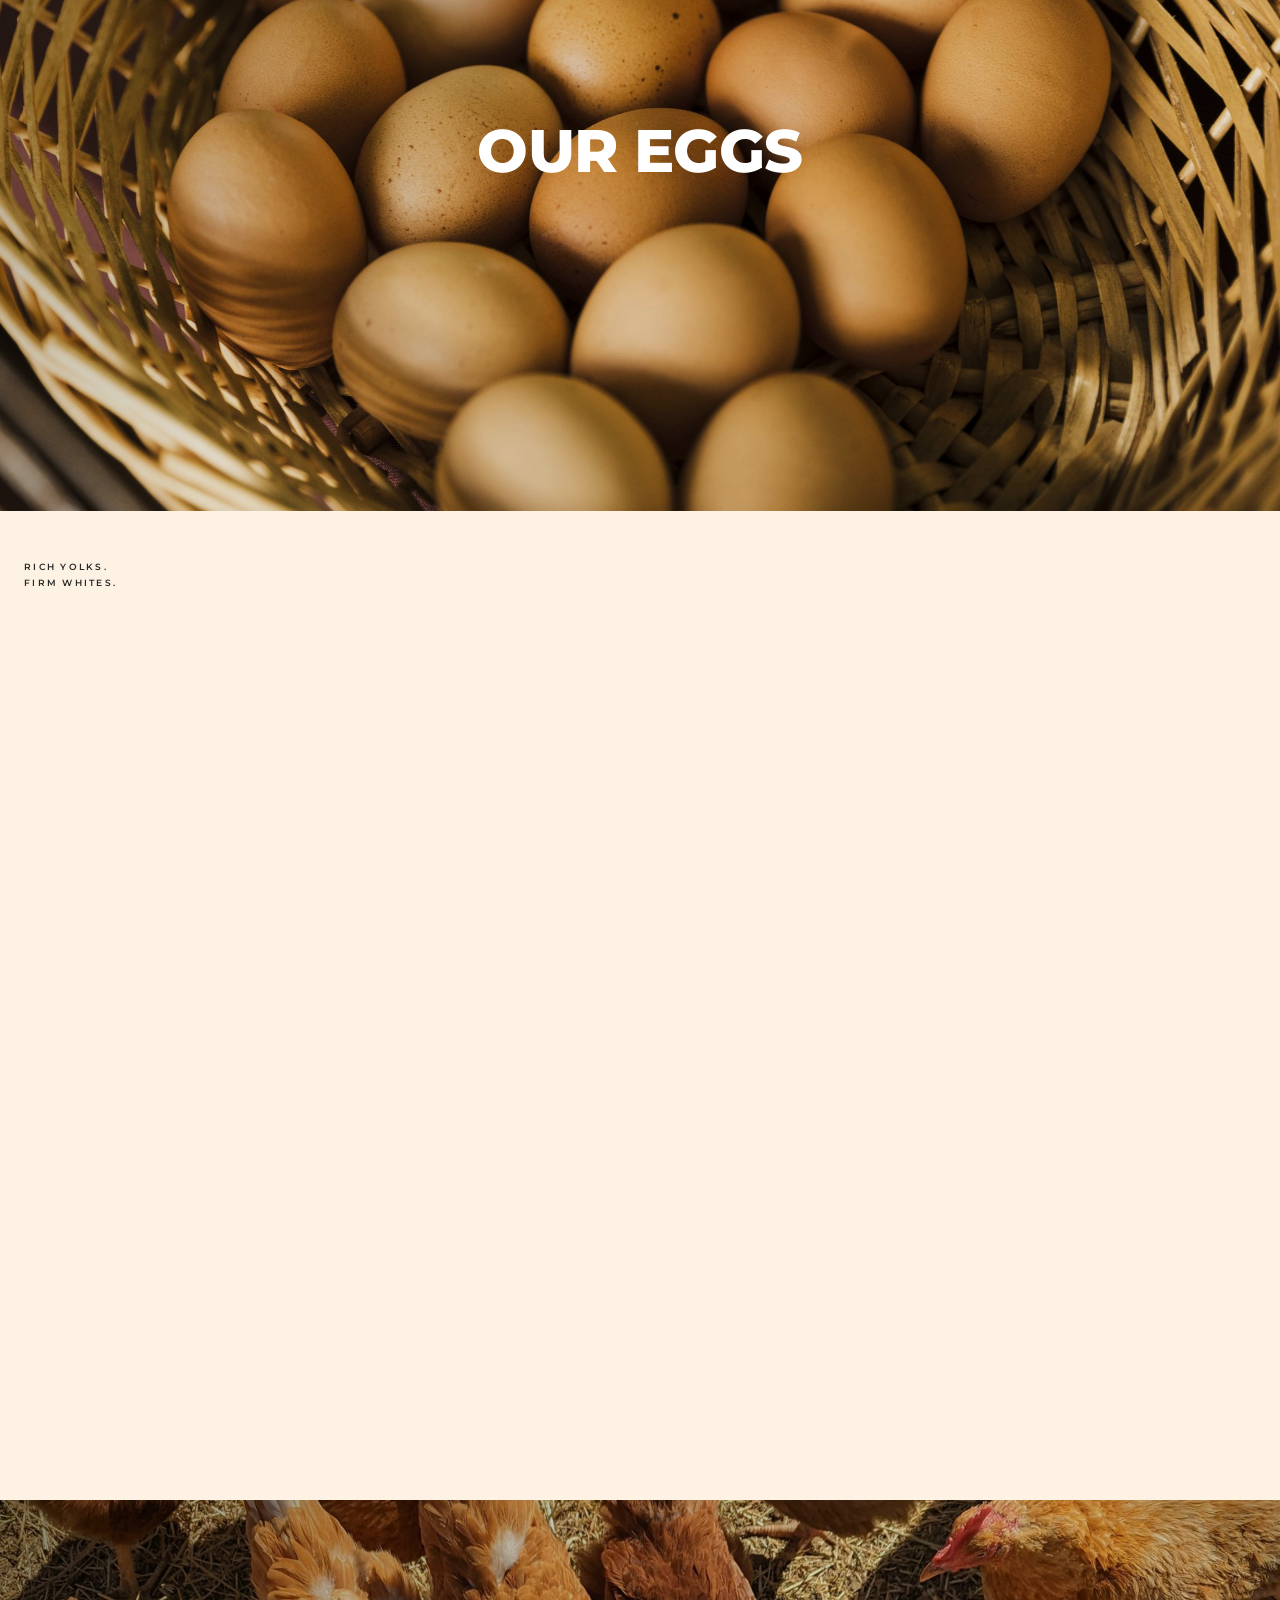
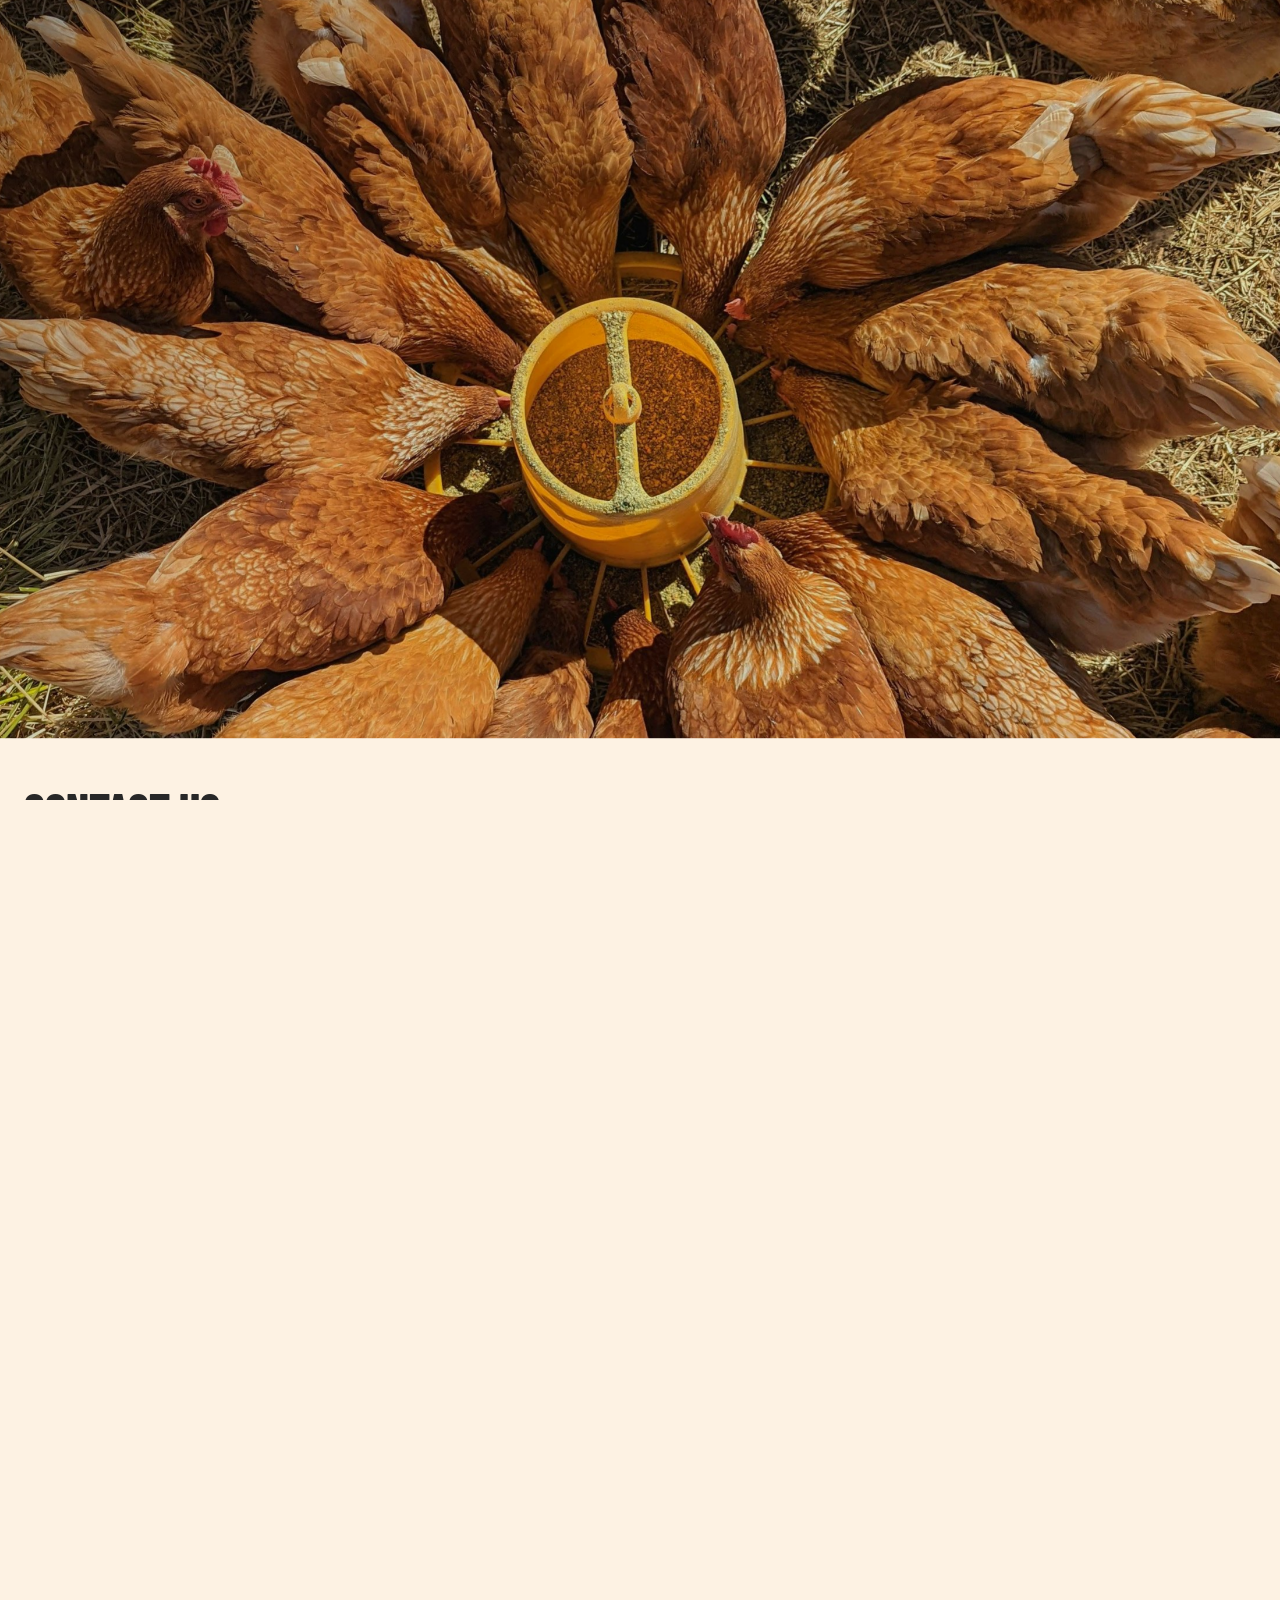
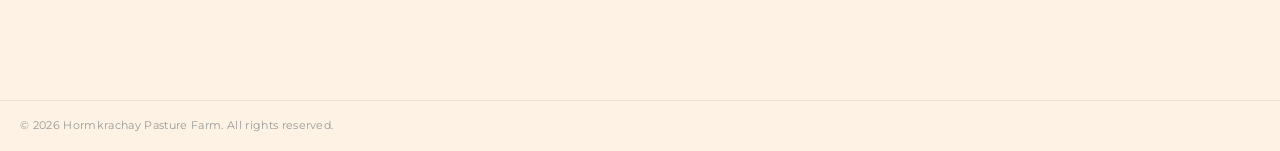
==== commit 90efeba7: "Add files via upload" ====
--- a/index.html
+++ b/index.html
@@ -17,6 +17,8 @@
   <link href="https://fonts.googleapis.com/css2?family=Ramabhadra&family=Barlow+Condensed:wght@600;700&family=Cormorant+Garamond:ital,wght@0,300;0,700;1,300;1,400&family=Montserrat:wght@300;400;500;700;800;900&family=Roboto:wght@300;400&family=Playfair+Display:wght@400&family=Noto+Sans+Thai:wght@100;300;400;500;600;700;800;900&family=Tiviraj&family=Mitr:wght@300;400;500&display=swap" rel="stylesheet" />
   <link href="https://fonts.googleapis.com/css2?family=Instrument+Serif&family=Host+Grotesk:wght@300;400;500&display=swap" rel="stylesheet" />
   <link rel="stylesheet" href="styles.css" />
+  <link rel="icon" type="image/png" href="favicon.png" />
+  <link rel="apple-touch-icon" href="favicon.png" />
 </head>
 <body>
 
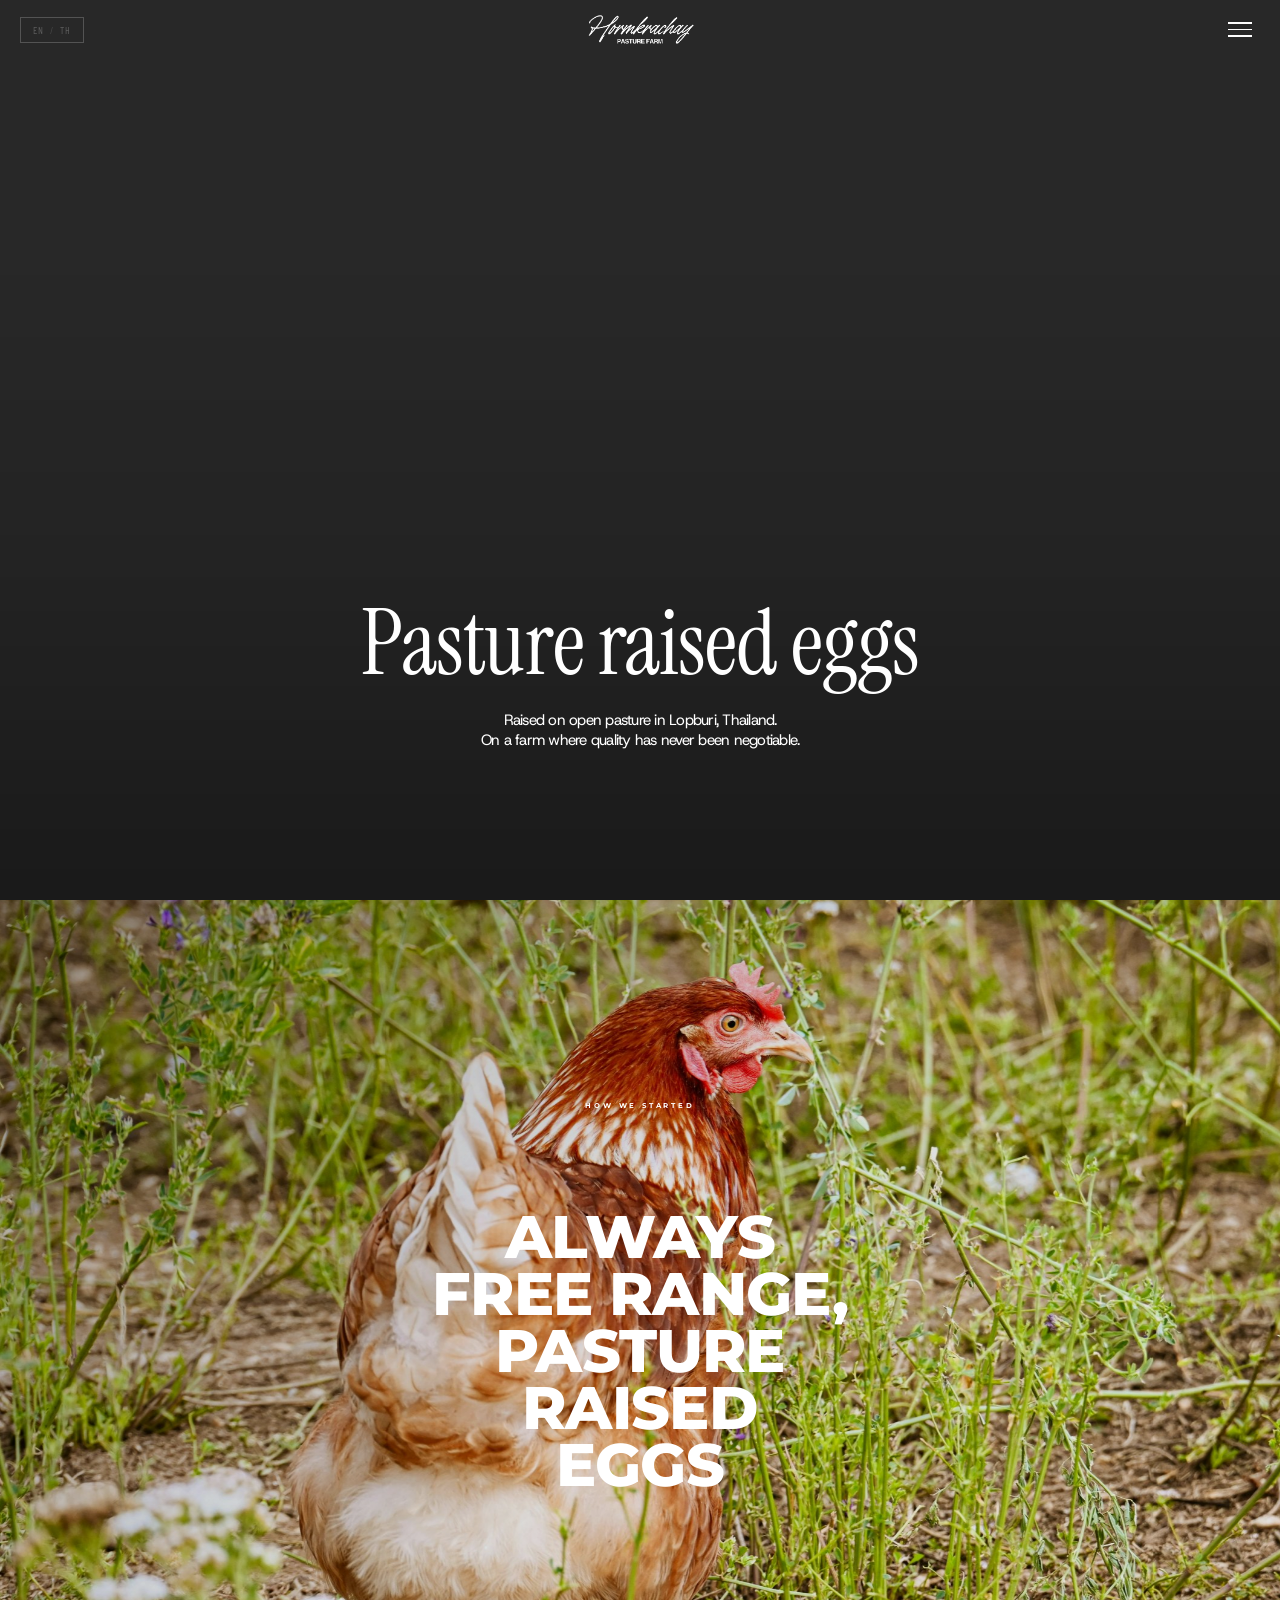
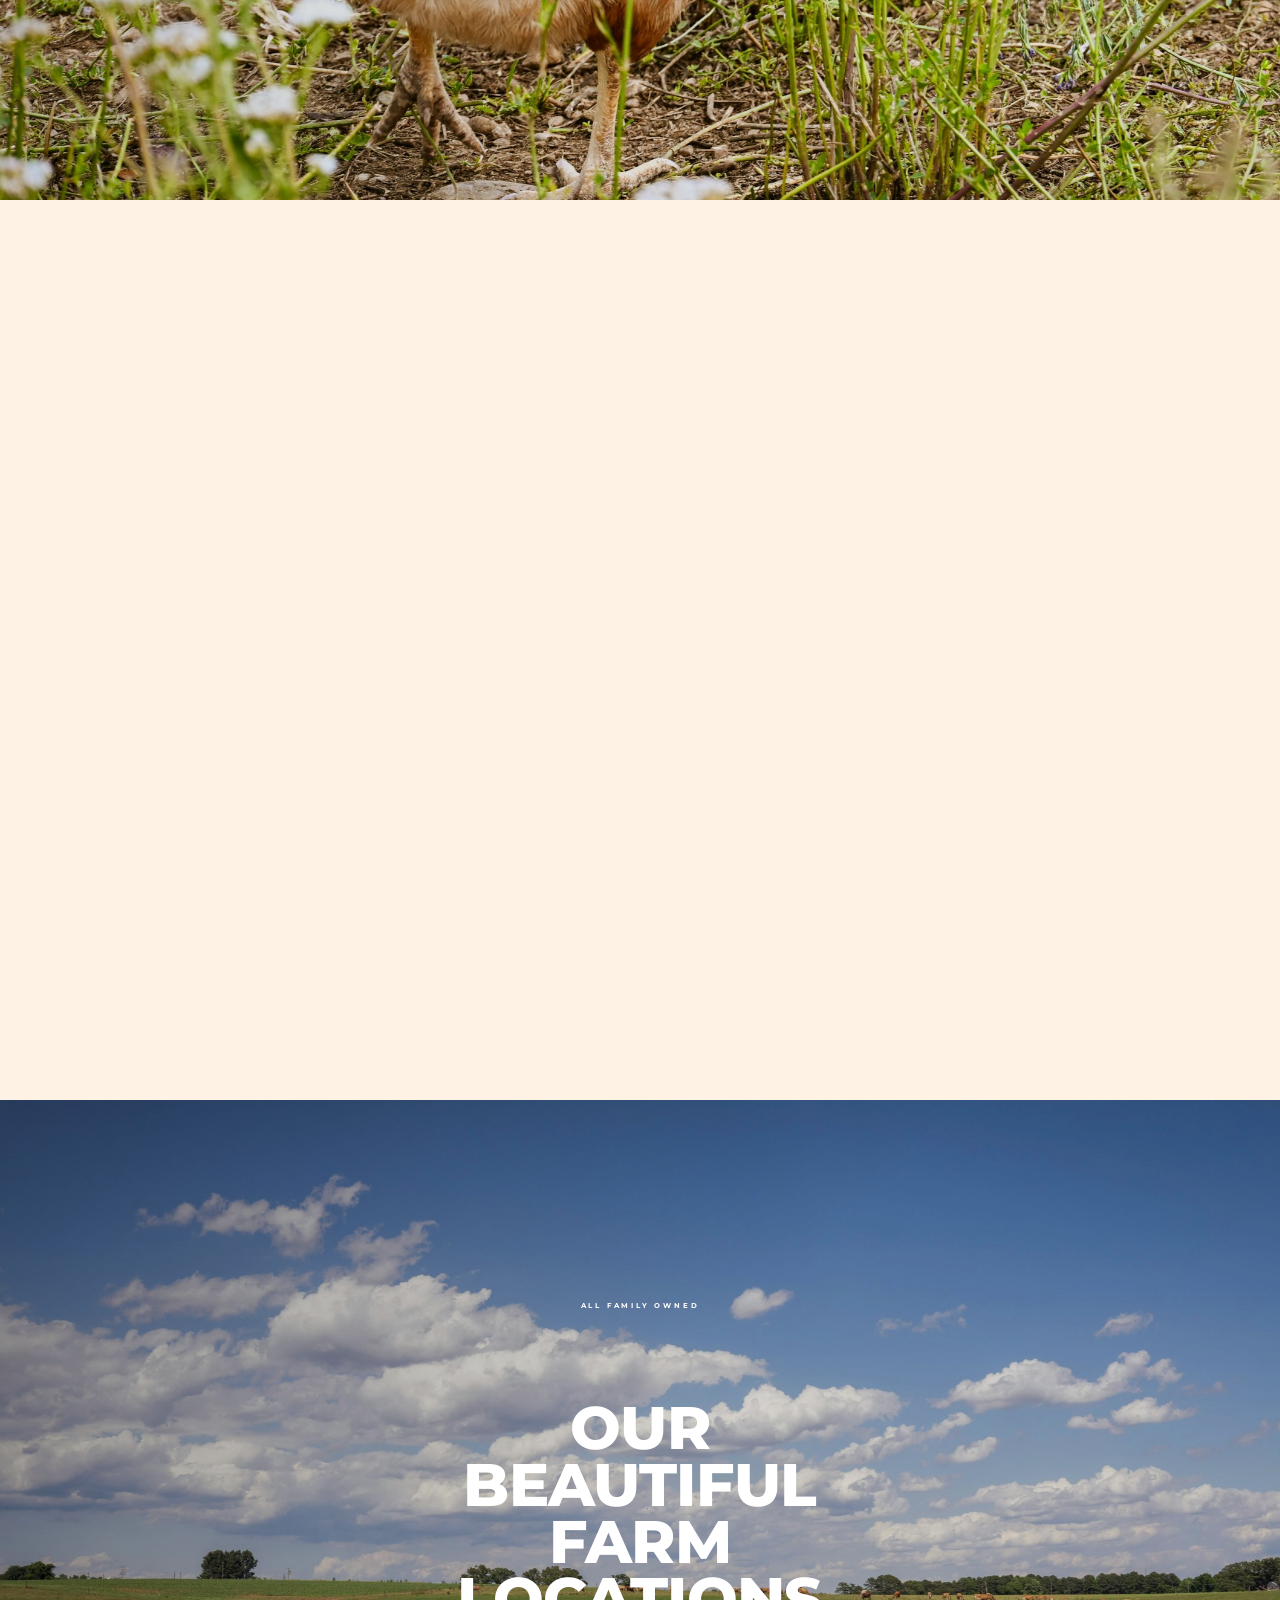
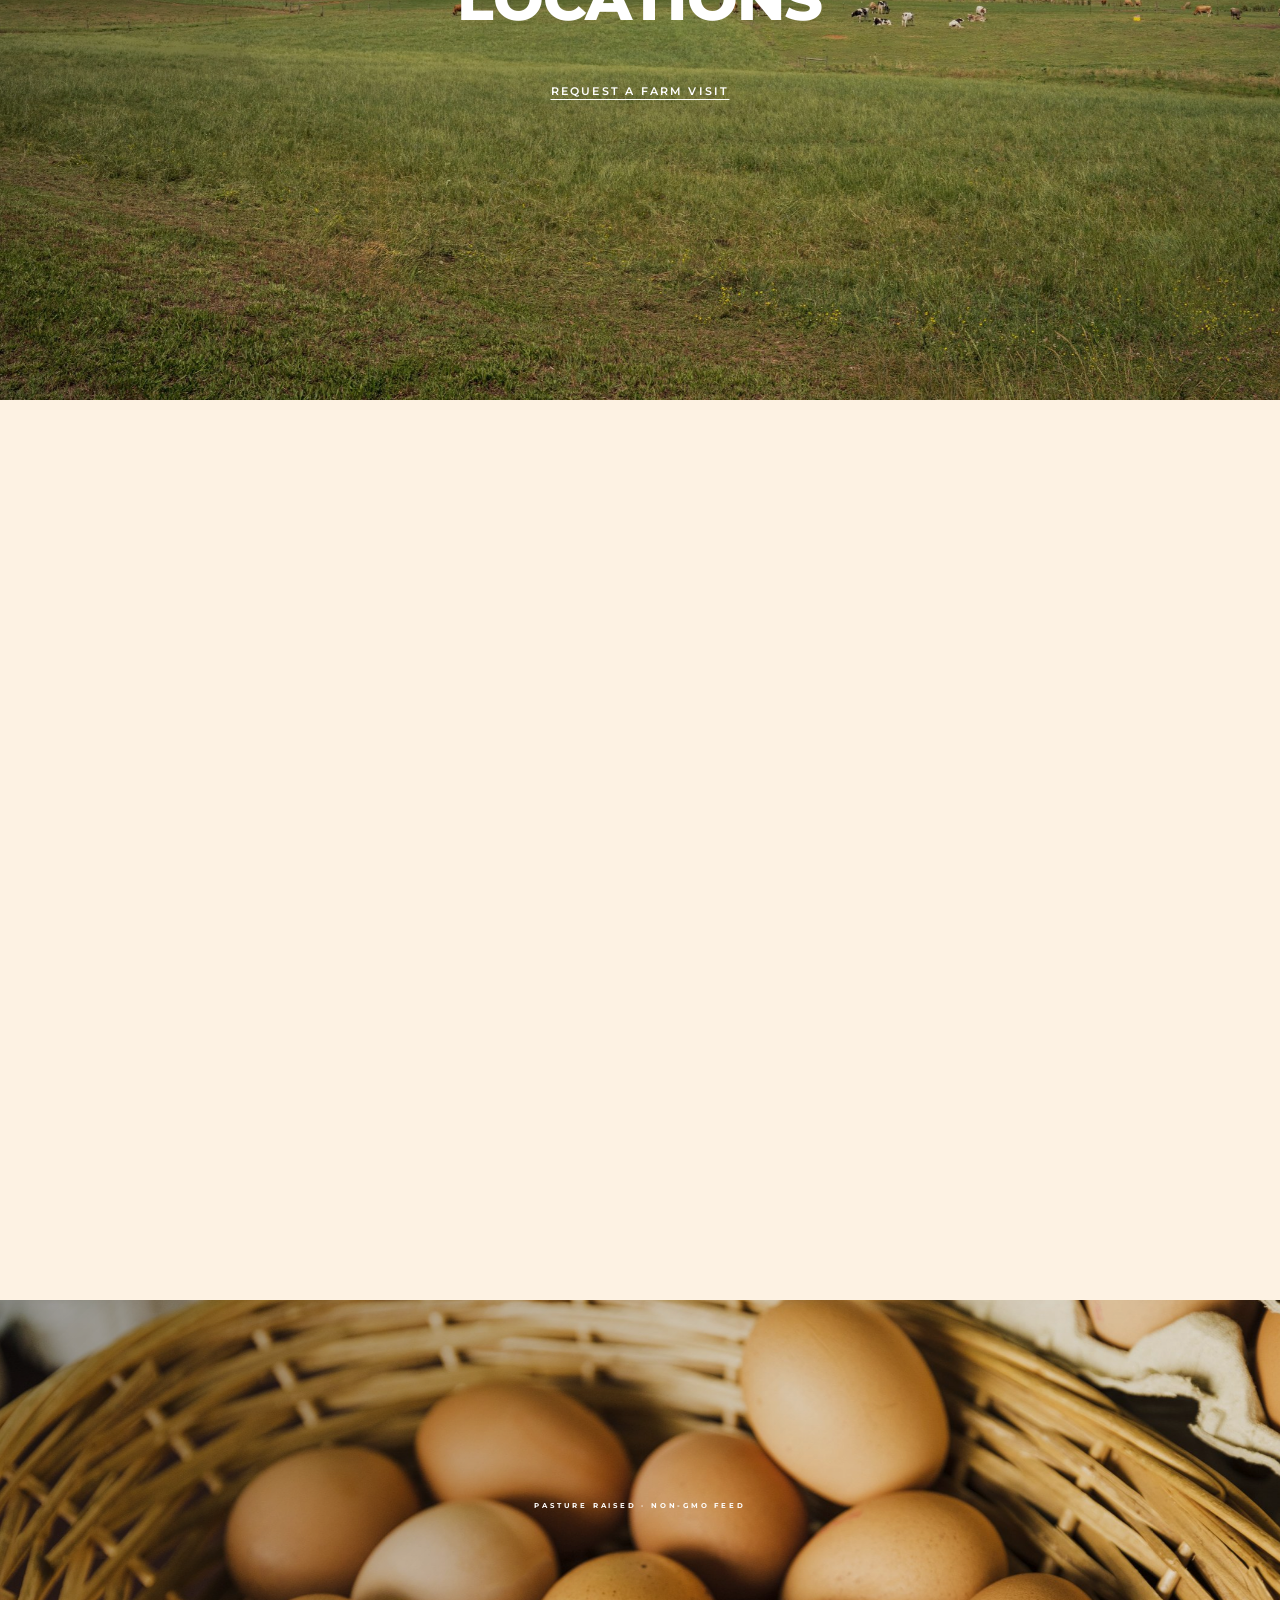
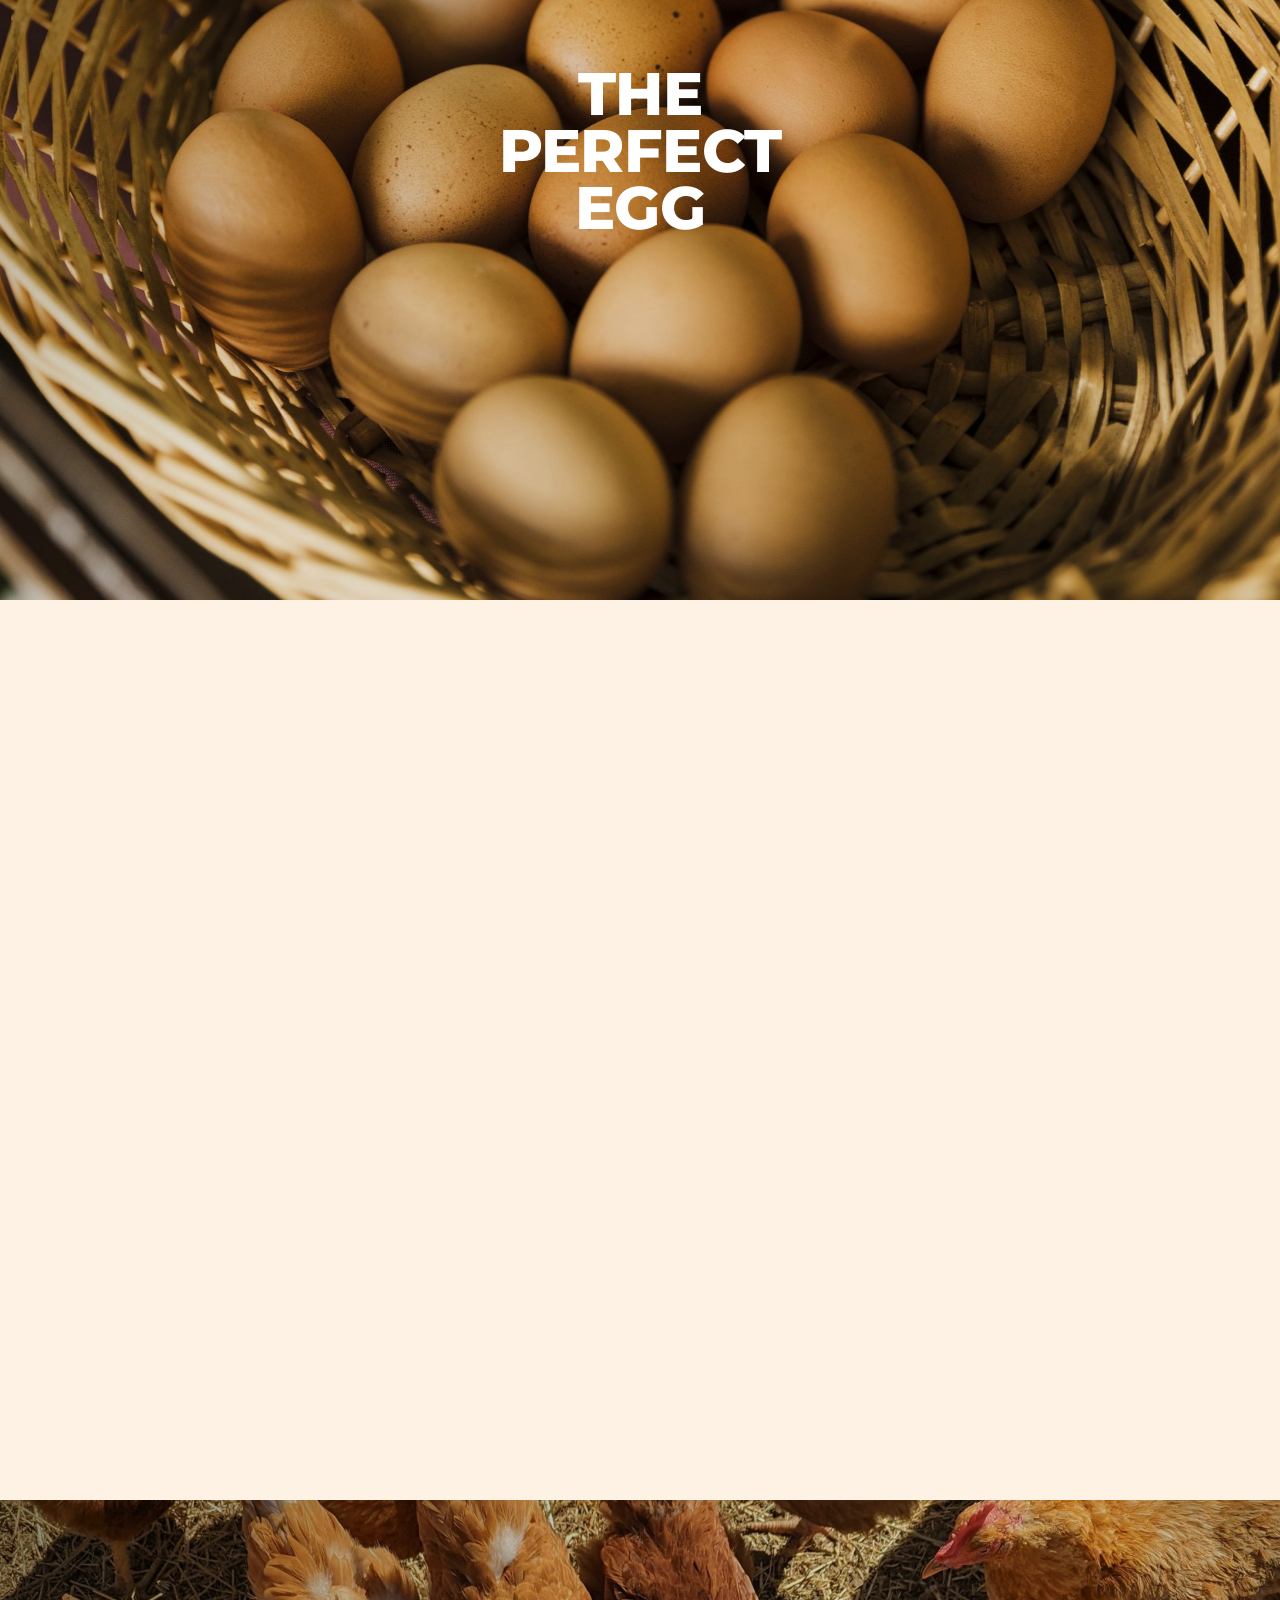
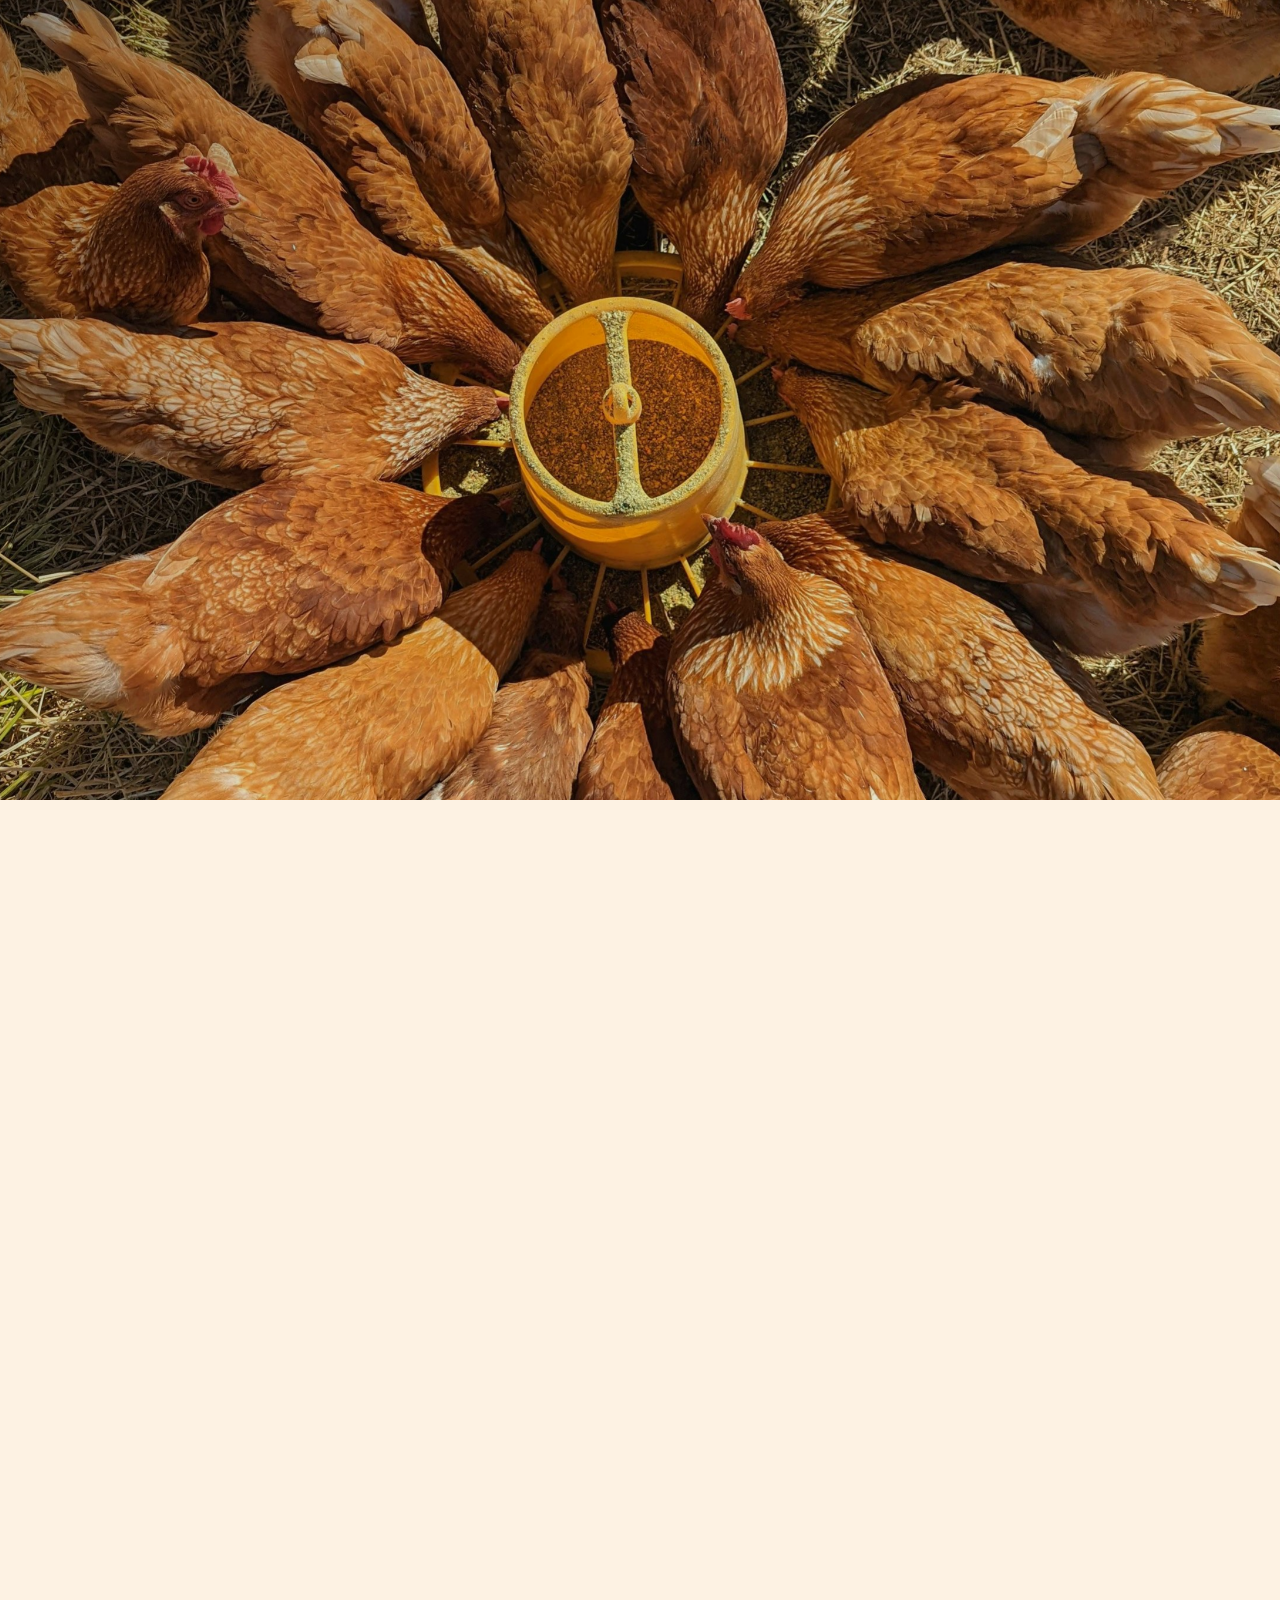
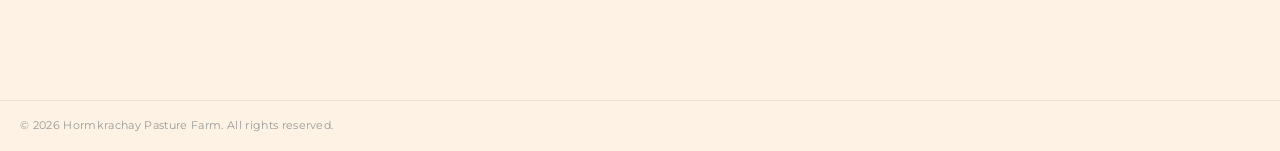
==== commit 779eddd6: "Update index.html" ====
--- a/index.html
+++ b/index.html
@@ -1,252 +1,38 @@
-<!DOCTYPE html>
-<html lang="en">
-<head>
-  <meta charset="UTF-8" />
-  <meta name="viewport" content="width=device-width, initial-scale=1.0" />
-  <title>Hormkrachay Pasture Farm — Pasture-Raised Eggs, Thailand</title>
-  <meta name="theme-color" content="#282828" />
-  <meta name="description" content="Premium pasture-raised eggs from Hormkrachay Pasture Farm. Free-range hens on open grassland in Thailand." />
-  <meta name="keywords" content="pasture raised eggs, free range eggs, Hormkrachay, Thailand, premium eggs, Lohmann Brown, non-gmo, restaurant supply" />
-  <meta property="og:title" content="Hormkrachay Pasture Farm — Pasture-Raised Eggs, Thailand" />
-  <meta property="og:description" content="Premium pasture-raised eggs from Hormkrachay Pasture Farm. Free-range hens on open grassland in Thailand." />
-  <meta property="og:type" content="website" />
-  <meta property="og:url" content="https://lopburipasture.com/" />
-  <meta property="og:image" content="hero.jpg" />
-  <link rel="preconnect" href="https://fonts.googleapis.com" />
-  <link rel="preconnect" href="https://fonts.gstatic.com" crossorigin />
-  <link href="https://fonts.googleapis.com/css2?family=Ramabhadra&family=Barlow+Condensed:wght@600;700&family=Cormorant+Garamond:ital,wght@0,300;0,700;1,300;1,400&family=Montserrat:wght@300;400;500;700;800;900&family=Roboto:wght@300;400&family=Playfair+Display:wght@400&family=Noto+Sans+Thai:wght@100;300;400;500;600;700;800;900&family=Tiviraj&family=Mitr:wght@300;400;500&display=swap" rel="stylesheet" />
-  <link href="https://fonts.googleapis.com/css2?family=Instrument+Serif&family=Host+Grotesk:wght@300;400;500&display=swap" rel="stylesheet" />
-  <link rel="stylesheet" href="styles.css" />
-  <link rel="icon" type="image/png" href="favicon.png" />
-  <link rel="apple-touch-icon" href="favicon.png" />
-</head>
-<body>
-
-  <!-- NAV -->
-  <nav class="nav nav--hero" id="nav">
-    <div class="nav-links">
-      <a href="index.html#about" data-i18n="nav_about">ABOUT US</a>
-      <a href="#farm-expanded"        data-i18n="nav_farm">OUR FARM</a>
-      <a href="#eggs-expanded"   data-i18n="nav_eggs">OUR EGGS</a>
-    </div>
-    <a href="index.html" class="nav-brand">
-      <img src="logo.png" alt="Hormkrachay Pasture Farm" class="nav-logo" />
-    </a>
-    <div class="nav-right">
-      <button class="lang-toggle" id="langToggle" aria-label="Toggle language">
-        <span class="lang-opt" data-lang="en">EN</span>
-        <span class="lang-sep">/</span>
-        <span class="lang-opt" data-lang="th">TH</span>
-      </button>
-      <a href="javascript:void(0)" class="btn-nav" data-i18n="nav_cta">CONTACT US</a>
-    </div>
-    <button class="nav-hamburger" id="navHamburger" aria-label="Open menu">
-      <span></span><span></span><span></span>
-    </button>
-  </nav>
-
-  <!-- MOBILE DRAWER -->
-  <div class="mobile-drawer" id="mobileDrawer">
-    <button class="drawer-close" id="drawerClose">✕</button>
-    <div class="drawer-links">
-      <a href="index.html#about" onclick="closeDrawer()" data-i18n="nav_about">ABOUT US</a>
-      <a href="#farm-expanded"        onclick="closeDrawer()" data-i18n="nav_farm">OUR FARM</a>
-      <a href="#eggs-expanded"   onclick="closeDrawer()" data-i18n="nav_eggs">OUR EGGS</a>
-    </div>
-    <a href="javascript:void(0)" onclick="closeDrawer(); setTimeout(scrollToContact, 300);" class="drawer-cta" data-i18n="nav_cta">CONTACT US</a>
-  </div>
-
-  <!-- HERO -->
-  <section class="hero" id="hero">
-    <div class="hero-bg">
-      <video class="hero-video" id="heroVideo" autoplay muted playsinline>
-        <source src="Hero1.webm" type="video/webm" />
-        <source src="Hero1.mp4" type="video/mp4" />
-      </video>
-    </div>
-    <div class="hero-overlay"></div>
-
-    <div class="hero-content">
-      <div class="hero-center">
-        <h1 class="hero-h1" data-i18n="hero_h1">Pasture raised eggs</h1>
-        <p class="hero-sub" data-i18n="hero_sub">Raised on open pasture in Lopburi, Thailand.<br>On a farm where quality has never been negotiable.</p>
-      </div>
-    </div>
-  </section>
-
-  <!-- ABOUT SECTION (scroll-triggered slide) -->
-  <div class="about-scroll-wrapper" id="aboutScrollWrapper" style="--scroll-progress: 0;">
-    <div id="about-expanded" class="scroll-anchor"></div>
-    <section class="about-slide-container" id="about">
-      
-      <!-- Left Background Image Layer -->
-      <div class="about-slide-bg">
-        <img src="about.jpg" alt="Hens on pasture at Hormkrachay Pasture Farm" class="about-bg-img" loading="lazy" />
-        <div class="about-slide-overlay"></div>
-        <p class="about-slide-eyebrow" data-i18n="about_eyebrow">HOW WE STARTED</p>
-        <div class="about-slide-bg-content">
-          <h2 class="about-slide-heading" data-i18n="about_heading">ALWAYS FREE RANGE, PASTURE RAISED EGGS</h2>
-        </div>
-      </div>
-
-      <!-- Right White Panel Layer -->
-      <div class="about-slide-panel">
-        <div class="about-slide-panel-inner">
-          <div class="panel-text-block">
-            <h3 class="panel-subtitle" data-i18n="about_panel_sub">OUR STORY.<br>OUR LAND.</h3>
-            <p class="panel-heading" data-i18n="about_text_r">What started as a small cattle and crop farm in the middle of Lopburi Province has grown, across three generations, become something else. Today, we raise pasture hens the way eggs were meant to be produced — slowly, attentively, and without shortcuts. Every decision, from the breed we keep to the grasses we grow, is made with one thing in mind: <br><br> <em>A better egg follows naturally from better care.</em></p>
-          </div>
-          <div class="panel-image-block">
-            <img src="aboutdrawer.jpg" alt="Hormkrachay Pasture Farm Detail" loading="lazy" />
-          </div>
-          <div class="panel-footer-block">
-            <p class="panel-footer-text" data-i18n="about_footer">Most egg producers in Thailand use the word "farm" generously. Behind it is usually an indoor facility — indoor sheds, artificial lighting, cages stacked in rows and nothing like what the word suggests. Ours is a farm you could walk across. Open pasture, Open sky, hens that live outside every day of their lives.</p>
-          </div>
-        </div>
-      </div>
-
-    </section>
-  </div>
-
-  <!-- FARM SECTION (scroll-triggered slide duplicate) -->
-  <div class="about-scroll-wrapper" id="farmScrollWrapper" style="--scroll-progress: 0;">
-    <div id="farm-expanded" class="scroll-anchor"></div>
-    <section class="about-slide-container" id="farm">
-      
-      <!-- Right Background Image Layer (Reversed) -->
-      <div class="about-slide-bg slide-bg--right">
-        <img src="ourfarm.jpg" alt="Cows on pasture at Hormkrachay Pasture Farm" class="about-bg-img" loading="lazy" />
-        <div class="about-slide-overlay"></div>
-        <p class="about-slide-eyebrow" data-i18n="farm_eyebrow">ALL FAMILY OWNED</p>
-        <div class="about-slide-bg-content">
-          <h2 class="about-slide-heading" data-i18n="farm_heading">OUR BEAUTIFUL FARM LOCATIONS</h2>
-          <a href="javascript:void(0)" class="farm-visit-btn" data-i18n="farm_visit_btn">REQUEST A FARM VISIT</a>
-        </div>
-      </div>
-
-      <!-- Left White Panel Layer (Reversed) -->
-      <div class="about-slide-panel slide-panel--left">
-        <div class="about-slide-panel-inner">
-          <div class="panel-text-block">
-            <h3 class="panel-subtitle" data-i18n="farm_panel_sub">SINGLE FARM.<br>OPEN PASTURE.</h3>
-            <p class="panel-heading" data-i18n="farm_text_r">Across 40 hectares of living pasture, our hens move from paddock to paddock on a rotation that keeps the grass growing and the soil healthy. We use no pesticides, no herbicides, and no synthetic fertilisers. Our flock spends every day outdoors on fresh grass, foraging as hens are meant to. The result is land that gets richer the longer we farm it, and a flock that lives the way nature intended. <br><br> <em>Better pasture, better hens, better eggs.</em></p>
-          </div>
-          <div class="panel-image-block">
-            <img src="ourfarm.jpg" alt="Hormkrachay Pasture Farm Detail" loading="lazy" />
-          </div>
-          <div class="panel-footer-block">
-            <p class="panel-footer-text" data-i18n="farm_footer">Every egg comes from this single farm, gathered by hand, graded by our team, and delivered without passing through a supplier or distributor. It's how we keep our standards and our promise intact.</p>
-          </div>
-        </div>
-      </div>
-
-    </section>
-  </div>
-
-  <!-- EGGS SECTION (scroll-triggered slide duplicate) -->
-  <div class="about-scroll-wrapper" id="eggsScrollWrapper" style="--scroll-progress: 0;">
-    <div id="eggs-expanded" class="scroll-anchor"></div>
-    <section class="about-slide-container" id="eggs">
-      
-      <!-- Left Background Image Layer -->
-      <div class="about-slide-bg">
-        <img src="eggs.jpg" alt="Rich pasture raised eggs" class="about-bg-img" loading="lazy" />
-        <div class="about-slide-overlay"></div>
-        <p class="about-slide-eyebrow" data-i18n="eggs_eyebrow">PASTURE RAISED · NON-GMO FEED</p>
-        <div class="about-slide-bg-content">
-          <h2 class="about-slide-heading" data-i18n="eggs_heading">THE PERFECT <br> EGG</h2>
-        </div>
-      </div>
-
-      <!-- Right White Panel Layer -->
-      <div class="about-slide-panel">
-        <div class="about-slide-panel-inner">
-          <div class="panel-text-block">
-            <h3 class="panel-subtitle" data-i18n="eggs_panel_sub">RICH YOLKS.<br>FIRM WHITES.</h3>
-            <p class="panel-heading" data-i18n="eggs_side_heading">Lorem ipsum dolor sit amet consectetur adipiscing elit sed do eiusmod.</p>
-          </div>
-          <div class="panel-image-block">
-            <img src="pastureraised.jpg" alt="Pasture Raised Eggs" loading="lazy" />
-          </div>
-          <div class="panel-footer-block">
-            <p class="panel-footer-text" data-i18n="eggs_subheader">Lorem ipsum dolor sit amet, consectetur adipiscing elit. Sed do eiusmod tempor incididunt ut labore et dolore magna aliqua.</p>
-          </div>
-        </div>
-      </div>
-
-    </section>
-  </div>
-
-  <!-- CONTACT SECTION (scroll-triggered slide duplicate) -->
-  <div class="about-scroll-wrapper" id="contactScrollWrapper" style="--scroll-progress: 0;">
-    <div id="contact-expanded" class="scroll-anchor"></div>
-    <section class="about-slide-container" id="contact-slide">
-      
-      <!-- Right Background Image Layer (Reversed for Contact) -->
-      <div class="about-slide-bg slide-bg--right">
-        <img src="contact.jpg" alt="Contact Hormkrachay Pasture Farm" class="about-bg-img" loading="lazy" />
-        <div class="about-slide-overlay"></div>
-        <!-- No texts on the image itself as requested -->
-      </div>
-
-      <!-- Left White Panel Layer (Reversed for Contact) -->
-      <div class="about-slide-panel slide-panel--left">
-        <div class="contact-slide-inner">
-          <h2 class="contact-huge-title" data-i18n="contact_title">CONTACT</h2>
-          
-          <div class="contact-grid">
-            <div class="contact-intro-col">
-              <p class="contact-intro-text" data-i18n="contact_intro">We work directly with restaurants and kitchens. For wholesale supply, single orders, buying enquiries, or any questions about our eggs — you can reach us through the following.</p>
-            </div>
-            
-            <div class="contact-details-grid">
-              <div class="contact-block contact-block--line">
-                <div class="contact-block-text">
-                  <h4 data-i18n="contact_h_new">Line Official Account</h4>
-                  <p data-i18n="contact_t_new1">@line</p>
-                  <a href="#" data-i18n="contact_t_new2"></a>
-                </div>
-                <div class="line-qr-wrapper">
-                  <img src="https://qr-official.line.me/gs/M_437vqbqw_BW.png?oat_content=qr" alt="Line QR Code" class="line-qr" loading="lazy" />
-                </div>
-              </div>
-              
-              <div class="contact-block">
-                <h4 data-i18n="contact_h_addr">Address</h4>
-                <a href="https://maps.app.goo.gl/3kBtWCB1ZJcwkwye9" target="_blank" data-i18n="contact_t_addr">154 Tambon Niyomchai,<br>Sa Bot District, Lopburi 15240<br>Thailand</a>
-              </div>
-              
-            </div>
-          </div>
-
-          <div class="contact-map">
-            <iframe
-              src="https://maps.google.com/maps?q=15.230962,100.943184&z=17&output=embed"
-              width="100%"
-              height="180"
-              style="border:0; display:block; margin-top:24px;"
-              allowfullscreen=""
-              loading="lazy"
-              referrerpolicy="no-referrer-when-downgrade">
-            </iframe>
-          </div>
-
-        </div>
-      </div>
-
-    </section>
-  </div>
-
-  <!-- NEW MINIMAL FOOTER -->
-  <footer class="minimal-footer">
-    <div class="minimal-footer-inner">
-      <div class="mf-left">
-        <span data-i18n="footer_copy">© 2026 Hormkrachay Pasture Farm. All rights reserved.</span>
-      </div>
-
-    </div>
-  </footer>
-
-  <script src="script.js"></script>
-</body>
-</html>
+<!DOCTYPE html>
+<html lang="en">
+<head>
+  <meta charset="UTF-8" />
+  <meta name="viewport" content="width=device-width, initial-scale=1.0" />
+  <title>Hormkrachay Pasture Farm — Pasture-Raised Eggs, Thailand</title>
+  <meta name="description" content="Premium pasture-raised eggs from Hormkrachay Pasture Farm. Free-range hens on open grassland in Thailand." />
+  <link rel="icon" type="image/png" href="favicon.png" />
+  <link rel="alternate" hreflang="en" href="https://hormkrachaypasturefarm.com/en/" />
+  <link rel="alternate" hreflang="th" href="https://hormkrachaypasturefarm.com/th/" />
+  <link rel="alternate" hreflang="x-default" href="https://hormkrachaypasturefarm.com/en/" />
+  <script>
+    var lang = (navigator.language || navigator.userLanguage || 'en').toLowerCase();
+    window.location.replace(lang.startsWith('th') ? '/th/' : '/en/');
+  </script>
+</head>
+<body>
+</body>
+</html><!DOCTYPE html>
+<html lang="en">
+<head>
+  <meta charset="UTF-8" />
+  <meta name="viewport" content="width=device-width, initial-scale=1.0" />
+  <title>Hormkrachay Pasture Farm — Pasture-Raised Eggs, Thailand</title>
+  <meta name="description" content="Premium pasture-raised eggs from Hormkrachay Pasture Farm. Free-range hens on open grassland in Thailand." />
+  <link rel="icon" type="image/png" href="favicon.png" />
+  <link rel="alternate" hreflang="en" href="https://hormkrachaypasturefarm.com/en/" />
+  <link rel="alternate" hreflang="th" href="https://hormkrachaypasturefarm.com/th/" />
+  <link rel="alternate" hreflang="x-default" href="https://hormkrachaypasturefarm.com/en/" />
+  <script>
+    var lang = (navigator.language || navigator.userLanguage || 'en').toLowerCase();
+    window.location.replace(lang.startsWith('th') ? '/th/' : '/en/');
+  </script>
+</head>
+<body>
+</body>
+</html>
+
